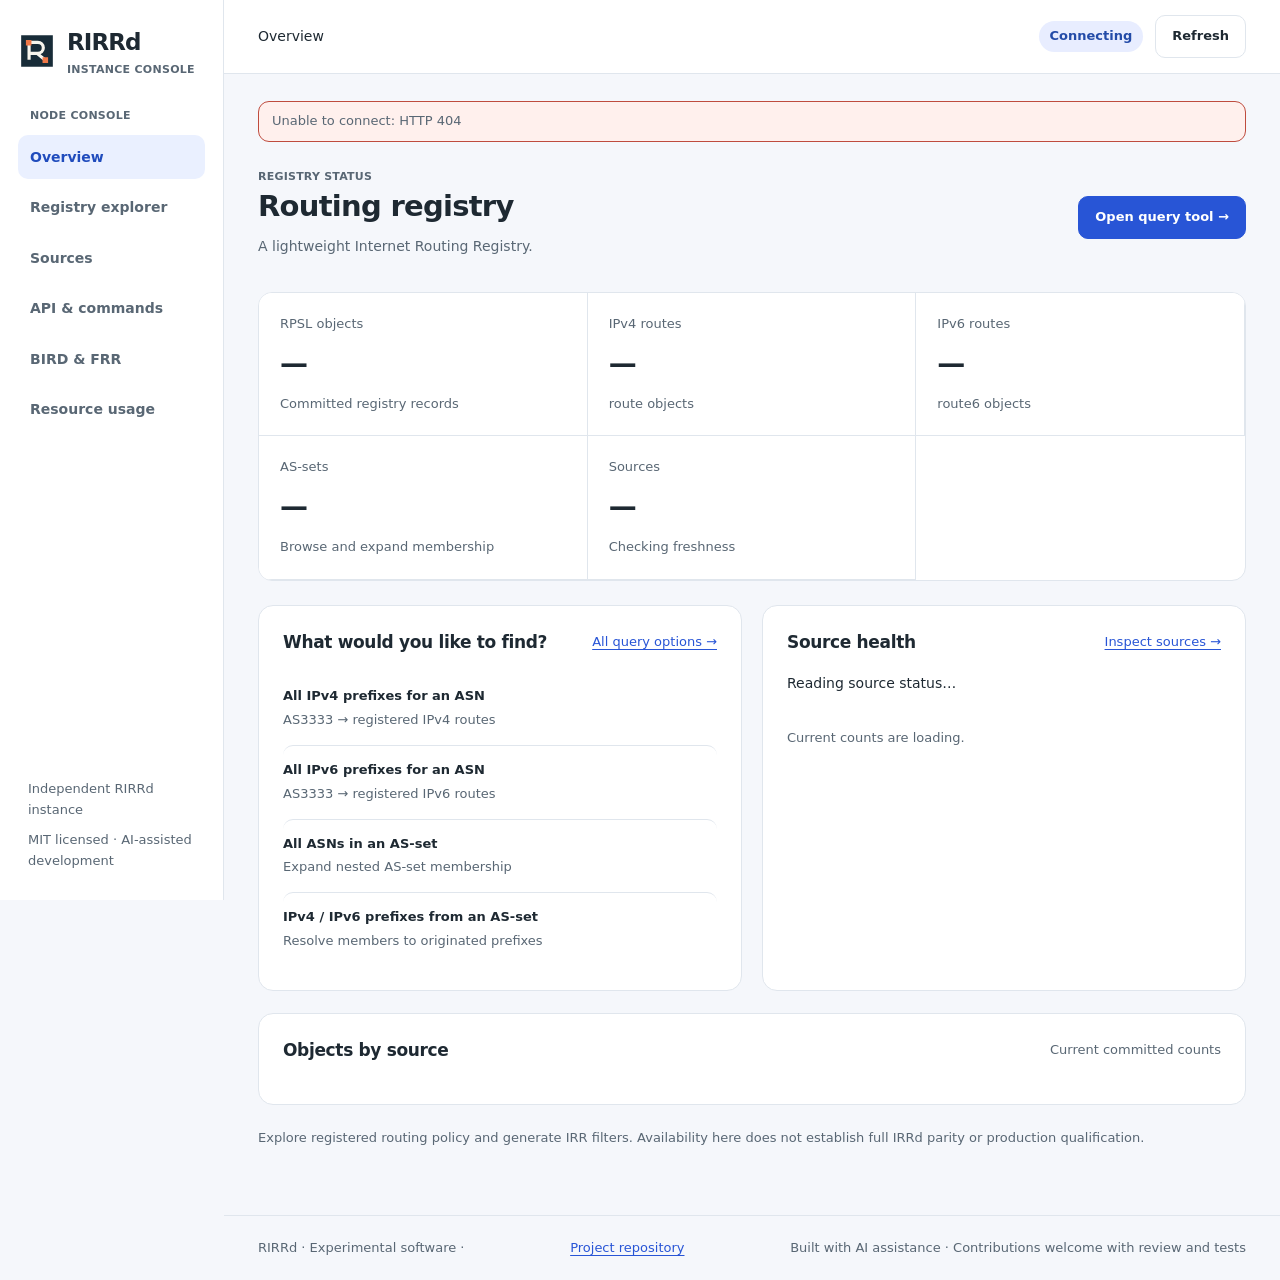
==== web/dashboard/index.html @ 5a9b40e6 "Focus RIRRd on lightweight IRR hosting and remove embedded RPKI" ====
<!doctype html>
<html lang="en">
<head>
  <meta charset="utf-8">
  <meta name="viewport" content="width=device-width,initial-scale=1">
  <meta name="theme-color" content="#f5f7fa">
  <title>RIRRd Console</title>
  <link rel="stylesheet" href="style.css">
  <script src="charts.js" defer></script>
  <script src="app.js" defer></script>
</head>
<body>
<a class="skip" href="#main">Skip to content</a>
<aside class="sidebar">
  <a class="brand" href="#overview"><img class="logo" src="mark.svg" alt="" width="38" height="38"><span>RIRRd<small id="brand-caption">INSTANCE CONSOLE</small></span></a>
  <p class="nav-label">NODE CONSOLE</p>
  <nav aria-label="Console">
    <a href="#overview" data-page="overview">Overview</a>
    <a href="#query" data-page="query">Registry explorer</a>
    <a href="#sources" data-page="sources">Sources</a>
    <a href="#api" data-page="api">API &amp; commands</a>
    <a href="#connect" data-page="connect">BIRD &amp; FRR</a>
    <a href="#system" data-page="system">Resource usage</a>
  </nav>
  <div class="sidebar-bottom"><a id="community-link" href="/" hidden>← Community network</a><p id="instance-label">Independent RIRRd instance</p><small>MIT licensed · AI-assisted development</small></div>
</aside>
<div class="workspace">
  <header class="topbar"><a class="mobile-brand" href="#overview">RIRRd</a><span id="breadcrumb">Overview</span><div class="top-actions"><span id="mode-badge" class="badge">Connecting</span><button id="refresh" class="secondary" type="button">Refresh</button></div></header>
  <main id="main" tabindex="-1">
    <p id="mode-notice" class="notice" role="status">Connecting to this instance…</p>
    <section id="page-overview" class="page">
      <div class="page-heading"><div><p class="eyebrow">REGISTRY STATUS</p><h1 id="node-name">Routing registry</h1><p id="node-description" class="muted">A lightweight Internet Routing Registry.</p></div><a class="button" href="#query">Open query tool →</a></div>
      <div class="metrics" id="overview-metrics">
        <article><span>RPSL objects</span><strong id="live-objects">—</strong><small>Committed registry records</small></article>
        <article><span>IPv4 routes</span><strong id="count-route">—</strong><small>route objects</small></article>
        <article><span>IPv6 routes</span><strong id="count-route6">—</strong><small>route6 objects</small></article>
        <article><span>AS-sets</span><strong id="count-as-set">—</strong><small>Browse and expand membership</small></article>
        <article><span>Sources</span><strong id="source-count">—</strong><small id="source-summary">Checking freshness</small></article>
      </div>
      <div class="two-column">
        <article class="panel"><div class="panel-heading"><h2>What would you like to find?</h2><a href="#query">All query options →</a></div><div class="task-list">
          <button data-task="origin4" type="button"><strong>All IPv4 prefixes for an ASN</strong><span>AS3333 → registered IPv4 routes</span></button>
          <button data-task="origin6" type="button"><strong>All IPv6 prefixes for an ASN</strong><span>AS3333 → registered IPv6 routes</span></button>
          <button data-task="recursive" type="button"><strong>All ASNs in an AS-set</strong><span>Expand nested AS-set membership</span></button>
          <button data-task="set4" type="button"><strong>IPv4 / IPv6 prefixes from an AS-set</strong><span>Resolve members to originated prefixes</span></button>
        </div></article>
        <article class="panel"><div class="panel-heading"><h2>Source health</h2><a href="#sources">Inspect sources →</a></div><p id="freshness-summary">Reading source status…</p><div id="overview-sources" class="source-chips"></div><p id="live-observed" class="fine">Current counts are loading.</p></article>
      </div>
      <article class="panel"><div class="panel-heading"><h2>Objects by source</h2><span class="fine">Current committed counts</span></div><div id="source-chart" class="chart"></div></article>
      <section id="overview-history" class="history-section" hidden><div class="panel-heading"><h2>Node activity</h2><label>Time range<select id="history-range"><option value="3600">Last hour</option><option value="21600">Last 6 hours</option><option value="86400" selected>Last 24 hours</option></select></label></div><p id="history-note" class="fine"></p><div class="two-column"><article class="panel"><h2>HTTP query rate</h2><div id="query-chart" class="chart"></div></article><article class="panel"><h2>HTTP response time · recent p95</h2><div id="latency-chart" class="chart"></div></article></div></section>
      <p class="fine">Explore registered routing policy and generate IRR filters. Availability here does not establish full IRRd parity or production qualification.</p>
    </section>

    <section id="page-query" class="page" hidden>
      <div class="page-heading"><div><p class="eyebrow">QUERY THE REGISTRY</p><h1>Registry explorer</h1><p class="muted">Choose what you need. Run a query, then copy its result or command.</p></div></div>
      <div class="quick-actions" aria-label="Query examples"><button data-task="origin4">IPv4 by ASN</button><button data-task="origin6">IPv6 by ASN</button><button data-task="recursive">ASNs in AS-set</button><button data-task="set4">AS-set → IPv4</button><button data-task="set6">AS-set → IPv6</button><button data-task="object">Object lookup</button></div>
      <article class="panel">
        <form id="query-form">
          <div class="form-row"><div class="grow"><label for="query-value">ASN, AS-set, IP address or object key</label><input id="query-value" placeholder="AS3333, AS-RIPENCC or 193.0.0.1" maxlength="256" required autocomplete="off" spellcheck="false"></div><button id="query-submit" type="submit" disabled>Run query →</button></div>
          <div class="form-grid"><div><label for="query-kind">Return</label><select id="query-kind"><option value="object">RPSL object / exact prefix</option><option value="covering">Routes covering an IP</option><option value="more">More-specific routes</option><option value="origin">Prefixes originated by ASN</option><option value="recursive">All ASNs in AS-set (recursive)</option><option value="members">Direct set members</option><option value="set">Prefixes from AS-set</option></select></div><div><label for="query-source">IRR source</label><select id="query-source"><option value="">All configured sources</option></select></div><div><label for="query-family">Address family</label><select id="query-family"><option value="4">IPv4</option><option value="6">IPv6</option></select></div></div>
        </form>
        <div class="inline-command"><div><span class="eyebrow">THE EQUIVALENT HTTP REQUEST</span><pre id="query-command">Choose a query to see its command.</pre></div><button id="copy-command" class="secondary" type="button">Copy command</button></div>
      </article>
      <article class="panel"><div class="panel-heading"><div><h2>Results <span id="result-count" class="count-tag"></span></h2><p id="query-status" role="status" aria-live="polite">Choose an example above, or enter your own query.</p></div><button id="copy-result" class="secondary" type="button" disabled>Copy results</button></div><pre id="query-result" class="result" tabindex="0">No query submitted.</pre><p class="fine">Expansion has service limits. An error or timeout is not an empty routing policy. Use explicit sources for repeatable filter generation.</p></article>
    </section>

    <section id="page-sources" class="page" hidden>
      <div class="page-heading"><div><p class="eyebrow">DATA COVERAGE</p><h1>Sources &amp; objects</h1><p class="muted">Current counts, update mode and per-source publication details.</p></div></div>
      <article class="panel"><div class="panel-heading"><input id="source-search" aria-label="Filter sources" placeholder="Filter sources…" type="search"><span id="sources-state" class="muted"></span></div><div class="table-scroll"><table><thead><tr><th>Source</th><th>Current objects</th><th>IPv4 routes</th><th>IPv6 routes</th><th>AS-sets</th><th>Update mode</th><th>Last check</th></tr></thead><tbody id="source-rows"></tbody></table></div></article>
      <article class="panel" id="source-detail-panel"><div class="panel-heading"><h2>Source details</h2><select id="source-detail" aria-label="Source to inspect"></select></div><div id="source-detail-content"></div></article>
      <article class="panel"><div class="panel-heading"><h2>Browse object keys</h2><span class="muted">30 keys per page</span></div><form id="browse-form" class="form-grid"><div><label for="browse-source">Source</label><select id="browse-source"></select></div><div><label for="browse-class">Class</label><select id="browse-class"><option>as-set</option><option>aut-num</option><option>route</option><option>route6</option><option>route-set</option><option>filter-set</option><option>peering-set</option><option>rtr-set</option><option>inet-rtr</option></select></div><button id="browse-submit" type="submit">Browse →</button></form><p id="browse-status" class="fine" role="status"></p><div id="browse-results" class="key-list"></div><button id="browse-next" class="secondary" type="button" disabled>Next page →</button></article>
    </section>

    <section id="page-api" class="page" hidden>
      <div class="page-heading"><div><p class="eyebrow">REFERENCE & EXAMPLES</p><h1>API &amp; commands</h1><p class="muted">Working examples for IPv4, IPv6, AS-set membership and automation.</p></div></div>
      <div id="command-examples" class="command-grid"></div>
      <article class="panel"><div class="panel-heading"><h2>GraphQL workbench</h2><button id="load-schema" class="secondary" type="button">Inspect schema</button></div><form id="graphql-form"><label for="graphql-query">Read-only GraphQL query</label><textarea id="graphql-query" rows="5" spellcheck="false">{ databaseStatus { source serialNewestMirror } }</textarea><button id="graphql-submit" type="submit">Run GraphQL →</button></form><p id="graphql-status" role="status"></p><pre id="graphql-result" class="result compact"></pre><details><summary>Running schema</summary><pre id="schema-result" class="result compact">Use “Inspect schema” to load the current schema.</pre></details></article>
    </section>

    <section id="page-connect" class="page" hidden>
      <div class="page-heading"><div><p class="eyebrow">ROUTER INTEGRATION</p><h1>Connect BIRD or FRR</h1><p class="muted">Generate IRR prefix filters, review them and validate your router configuration.</p></div></div>
      <article class="panel"><p id="connect-endpoint"></p><div id="router-commands" class="command-grid"></div><p class="fine">bgpq4 generates configuration text; it does not change a router. Review source choice and compare the candidate with your current policy before applying it.</p><a id="router-guide" href="https://github.com/RIRRd/RIRRd/blob/codex/linux-parity/docs/operations/ROUTER_INTEGRATION.md">Detailed router workflow →</a></article>
    </section>

    <section id="page-system" class="page" hidden>
      <div class="page-heading"><div><p class="eyebrow">APPLICATION RESOURCES</p><h1>Resource usage</h1><p class="muted">Measurements for this RIRRd process, including its embedded validator when enabled.</p></div></div>
      <div id="resource-metrics" class="metrics"></div>
      <article class="panel"><h2>Understand the numbers</h2><p>Process RSS is resident application memory. Cgroup memory also includes cache charged to the service. Linux filesystem cache is reclaimable and does not mean the VM is out of RAM. Snapshot preparation and imports create periodic CPU and I/O peaks.</p><p>Choose a source subset and a bounded database cache for smaller hosts. Full-source imports need more headroom than idle queries. Resource measurements here are observations, not minimum host specifications.</p><div id="resource-history" class="two-column" hidden><article class="panel"><h2>Process resident memory</h2><div id="memory-chart" class="chart"></div></article><article class="panel"><h2>CPU · one core = 100%</h2><div id="cpu-chart" class="chart"></div></article></div><p id="resource-note" class="fine"></p></article>
    </section>
  </main>
  <footer>RIRRd · Experimental software · <a href="https://github.com/RIRRd/RIRRd">Project repository</a><span>Built with AI assistance · Contributions welcome with review and tests</span></footer>
</div>
</body>
</html>
---- web/dashboard/style.css ----
:root { color-scheme:light; --ink:#1e2932; --muted:#596774; --line:#e0e6ed; --paper:#f5f7fb; --card:#fff; --accent:#2855d6; --soft:#e8edff; --warning:#996214; }
* { box-sizing:border-box; }
body { margin:0; background:var(--paper); color:var(--ink); font:14px/1.6 system-ui,-apple-system,BlinkMacSystemFont,"Segoe UI",sans-serif; }
a { color:var(--accent); text-underline-offset:3px; }
button,input,select,textarea { font:inherit; }
button { cursor:pointer; }
button:disabled { opacity:.5; cursor:default; }
[hidden] { display:none!important; }
:focus-visible { outline:3px solid #62b7ad; outline-offset:3px; }
.skip { position:absolute; top:-100px; left:20px; z-index:20; padding:12px; background:white; }
.skip:focus { top:12px; }
.sidebar { position:fixed; inset:0 auto 0 0; width:224px; background:var(--card); border-right:1px solid var(--line); padding:28px 18px; display:flex; flex-direction:column; }
.brand { display:flex; gap:11px; align-items:center; color:var(--ink); text-decoration:none; font-weight:750; font-size:23px; letter-spacing:-.04em; }
.logo { background:var(--accent); color:white; display:grid; place-items:center; width:38px; height:38px; border-radius:10px; font-size:20px; }
.brand small { display:block; font-size:9px; letter-spacing:.12em; color:var(--muted); }
.nav-label { margin:36px 12px 10px; color:var(--muted); font-size:13px; font-weight:700; letter-spacing:.1em; }
nav { display:flex; flex-direction:column; gap:5px; }
nav a { padding:11px 13px; color:var(--muted); text-decoration:none; border-radius:10px; font-weight:550; }
nav a:hover { background:var(--paper); }
nav a[aria-current] { background:var(--soft); color:var(--accent); }
.sidebar-bottom { margin-top:auto; padding:22px 10px 0; font-size:13px; color:var(--muted); }
.sidebar-bottom small { font-size:13px; }
.workspace { margin-left:224px; min-width:0; }
.topbar { display:flex; align-items:center; justify-content:space-between; gap:15px; min-height:72px; padding:15px 34px; border-bottom:1px solid var(--line); background:var(--card); }
.top-actions { display:flex; gap:12px; align-items:center; }
.mobile-brand { display:none; font-weight:750; text-decoration:none; }
main { max-width:1400px; padding:25px 34px 55px; margin:auto; }
.notice { border-left:3px solid #a8bbc7; padding:9px 13px; font-size:13px; color:var(--muted); background:#edf1f5; margin:0 0 26px; }
.notice.error { border-color:#bf4c3e; background:#fff0ed; }
h1 { font-size:30px; line-height:1.25; letter-spacing:-.035em; margin:3px 0 10px; }
h2 { font-size:16px; letter-spacing:-.02em; margin:0; line-height:1.45; }
p { margin:10px 0; }
.muted,.fine { color:var(--muted); }
.fine { font-size:13px; line-height:1.7; }
.eyebrow { font-size:13px; font-weight:700; letter-spacing:.1em; color:var(--accent); margin:0; }
.page-heading { display:flex; align-items:center; justify-content:space-between; gap:20px; margin-bottom:25px; }
.metrics { display:grid; grid-template-columns:repeat(3,minmax(0,1fr)); gap:15px; margin:0 0 24px; }
.metrics article { background:var(--card); border:1px solid var(--line); border-radius:10px; padding:20px; min-width:0; }
.metrics span,.metrics small { display:block; color:var(--muted); font-size:13px; }
.metrics strong { display:block; font-size:30px; letter-spacing:-.04em; font-variant-numeric:tabular-nums; margin:7px 0; overflow-wrap:anywhere; }
.two-column { display:grid; grid-template-columns:1fr 1fr; gap:20px; }
.panel { border:1px solid var(--line); background:var(--card); border-radius:10px; padding:24px; margin-bottom:22px; min-width:0; }
.panel-heading { display:flex; align-items:center; justify-content:space-between; gap:16px; margin-bottom:18px; }
.panel-heading a,.panel-heading p { font-size:13px; }
.panel-heading p { margin-bottom:0; color:var(--muted); }
button,.button { display:inline-block; border:1px solid var(--accent); border-radius:10px; padding:10px 16px; color:white; background:var(--accent); text-decoration:none; font-weight:600; font-size:13px; white-space:nowrap; }
.secondary { background:white; color:var(--ink); border-color:var(--line); }
.badge { display:inline-block; border-radius:30px; background:var(--soft); padding:4px 10px; color:#206b51; font-size:13px; font-weight:650; white-space:nowrap; }
.badge.warning { background:#fff3d9; color:var(--warning); }
.badge.neutral { color:var(--muted); background:#eef2f6; }
.task-list { display:grid; gap:0; }
.task-list button { background:white; color:var(--ink); border:0; border-top:1px solid var(--line); padding:14px 0; text-align:left; white-space:normal; }
.task-list button:first-child { border-top:0; }
.task-list strong,.task-list span { display:block; }
.task-list span { color:var(--muted); font-size:13px; font-weight:400; margin-top:3px; }
.source-chips,.key-list { display:flex; flex-wrap:wrap; gap:8px; margin:16px 0; }
.source-chips button,.key-list button { background:#f6f9fb; color:var(--ink); border:1px solid var(--line); padding:7px 10px; font-size:13px; white-space:normal; overflow-wrap:anywhere; }
.quick-actions { display:flex; flex-wrap:wrap; gap:8px; margin-bottom:20px; }
.quick-actions button { background:white; border-color:var(--line); color:var(--ink); font-weight:500; }
.quick-actions button:hover { border-color:var(--accent); color:var(--accent); }
label { display:block; font-size:13px; color:var(--muted); font-weight:600; margin-bottom:7px; }
input,select,textarea { width:100%; min-width:0; padding:11px 12px; border:1px solid #c5d2dd; border-radius:10px; background:white; color:var(--ink); font-size:13px; }
textarea { font:12px/1.7 ui-monospace,Consolas,monospace; resize:vertical; }
.form-row { display:flex; align-items:end; gap:14px; }
.grow { flex:1; min-width:0; }
.form-grid { display:grid; grid-template-columns:1.4fr 1fr 1fr; gap:16px; align-items:end; margin-top:18px; }
.form-grid>div { min-width:0; }
.form-row button,.form-grid>button { min-height:43px; }
.inline-command { display:flex; align-items:center; justify-content:space-between; gap:20px; padding-top:20px; margin-top:22px; border-top:1px solid var(--line); }
.inline-command>div { min-width:0; flex:1; }
pre { font:12px/1.8 ui-monospace,SFMono-Regular,Consolas,monospace; white-space:pre-wrap; overflow-wrap:anywhere; overflow:auto; margin:10px 0; }
.result { background:#f7f9fc; border:1px solid var(--line); border-radius:10px; padding:18px; min-height:160px; max-height:520px; color:#284254; }
.result.compact { min-height:60px; }
.count-tag { font-size:13px; color:var(--muted); margin-left:5px; font-weight:400; }
.table-scroll { overflow:auto; }
table { border-collapse:collapse; width:100%; font-size:13px; }
th,td { padding:14px 12px; border-bottom:1px solid var(--line); text-align:left; vertical-align:middle; }
thead th { font-size:13px; color:var(--muted); font-weight:650; background:#f8fafc; white-space:nowrap; }
tbody th button { border:0; padding:0; background:none; color:var(--accent); font:inherit; font-weight:650; }
td { font-variant-numeric:tabular-nums; }
#source-search { max-width:260px; }
#source-detail { max-width:220px; }
.class-grid,.mini-metrics { display:flex; flex-wrap:wrap; gap:12px; margin:20px 0; }
.class-grid>div,.mini-metrics>div { padding:12px 16px; background:#f5f8fa; border-radius:10px; min-width:130px; }
.class-grid span,.mini-metrics span { display:block; color:var(--muted); font-size:13px; }
.class-grid strong,.mini-metrics strong { font-size:18px; font-variant-numeric:tabular-nums; }
details { border-top:1px solid var(--line); padding:14px 0; }
summary { cursor:pointer; font-size:13px; font-weight:600; }
details a { overflow-wrap:anywhere; font-size:13px; }
.command-grid { display:grid; grid-template-columns:1fr 1fr; gap:18px; margin-bottom:22px; }
.command-card { border:1px solid var(--line); border-radius:10px; padding:20px; background:white; min-width:0; }
.command-card h2 { font-size:14px; }
.command-card p { color:var(--muted); font-size:13px; }
.command-card pre { padding:14px; background:#f4f7fa; border-radius:5px; }
.command-card button { margin-top:5px; }
#graphql-form button { margin-top:12px; }
.verdict { font-size:18px; font-weight:650; margin-top:22px; }
.verdict.valid { color:var(--accent); }
.verdict.invalid { color:#ae3b32; }
footer { padding:22px 34px; color:var(--muted); font-size:13px; border-top:1px solid var(--line); display:flex; flex-wrap:wrap; justify-content:space-between; gap:10px; }
@media(min-width:1500px) { .metrics { grid-template-columns:repeat(6,minmax(0,1fr)); } .metrics strong { font-size:26px; } }
@media(max-width:1100px) { .sidebar { width:195px; } .workspace { margin-left:195px; } main { padding:24px; } .two-column { grid-template-columns:1fr; gap:0; } .form-grid { grid-template-columns:1fr 1fr; } .form-grid>div:first-child { grid-column:1/-1; } }
@media(max-width:720px) { .sidebar { position:static; width:auto; padding:16px 18px 10px; border-right:0; } .brand { font-size:20px; } .brand small { font-size:8px; } .nav-label,.sidebar-bottom { display:none; } nav { flex-direction:row; flex-wrap:wrap; gap:3px; margin-top:14px; } nav a { font-size:13px; padding:7px 9px; } .workspace { margin:0; } .topbar { min-height:56px; padding:12px 18px; font-size:13px; } .top-actions { gap:7px; } main { padding:20px 16px 35px; } h1 { font-size:25px; } .page-heading { align-items:flex-start; flex-wrap:wrap; gap:10px; } .metrics { grid-template-columns:1fr 1fr; gap:10px; } .metrics article { padding:15px; } .metrics strong { font-size:23px; } .panel { padding:18px; } .panel-heading { flex-wrap:wrap; gap:10px; } .form-grid { grid-template-columns:1fr; } .form-row { align-items:stretch; flex-direction:column; } .inline-command { align-items:flex-start; flex-direction:column; gap:8px; } .command-grid { grid-template-columns:1fr; } .quick-actions { gap:6px; } .quick-actions button { font-size:13px; padding:8px 10px; } footer { padding:20px; } .top-actions .secondary { padding:7px 9px; } }

.logo { background:none; border-radius:0; }
.sidebar { background:#fff; }
.nav-label { font-size:11px; letter-spacing:.04em; }
nav a[aria-current] { box-shadow:inset 3px 0 var(--accent); }
.eyebrow { font-size:11px; letter-spacing:.035em; color:var(--muted); }
.badge { border-radius:10px; color:#234ba8; }
.metrics { gap:0; border:1px solid var(--line); background:#fff; }
.metrics article { border:0; border-radius:0; border-right:1px solid var(--line); border-bottom:1px solid var(--line); }
.panel h2 { font-size:17px; }
.history-section { margin-top:30px; }
.history-section .panel-heading label { display:flex; gap:10px; align-items:center; margin:0; }
.chart { min-width:0; width:100%; margin-top:14px; }
.chart svg { display:block; width:100%; height:auto; overflow:hidden; }
.chart-label { fill:#596774; font:12px system-ui,sans-serif; }
.chart-grid { stroke:#dce1e5; stroke-width:1; }
.chart-line { stroke:#2855d6; stroke-width:2; stroke-linejoin:round; }
.chart-dot,.chart-bar { fill:#2855d6; }
.chart-bar.reference { fill:#7d8993; }
.chart-readout,.chart-empty { color:#596774; font-size:12px; }
.chart-slider { padding:0; height:18px; border:0; accent-color:#2855d6; }
@media(max-width:720px){.chart-label{font-size:13px}.metrics article{padding:14px}.notice{font-size:12px}.brand{gap:10px}}
.chart{overflow-x:auto}.chart svg{min-width:0}.chart-slider{min-width:0}.metrics strong{font-size:28px}

.panel{border-radius:15px}.metrics{border-radius:14px;overflow:hidden}.metrics article{padding:21px}.brand .logo{border-radius:10px}.brand small{letter-spacing:.025em;font-size:11px}.nav-label{font-size:11px;letter-spacing:.025em;margin-top:29px}.sidebar{padding-top:24px}.sidebar nav{gap:6px}.sidebar nav a{font-size:14px;padding:11px 12px}.sidebar nav a[aria-current]{box-shadow:none;background:#eaf0ff;color:#204cbd}.topbar{min-height:74px}main{padding-top:27px}.notice{border:1px solid #dfe7f1;border-radius:11px;background:#edf2f8;font-size:13px}.eyebrow{font-weight:550;letter-spacing:.02em}.badge{border-radius:30px;padding:5px 11px}h1{font-size:29px;letter-spacing:-.025em}.button,button{border-radius:10px}.form-grid input,.form-grid select,input,textarea,select{border-radius:9px}.result{border-radius:11px}.command-card{border-radius:14px}.command-card pre{border-radius:10px}.table-scroll{border-radius:11px}.chart{overflow:hidden}.chart svg{min-width:0}.chart-controls{display:flex;gap:10px;align-items:center}.chart-latest{padding:7px 11px;font-size:12px;background:white;border-color:var(--line);color:var(--ink)}.chart-slider{flex:1;min-width:0}.chart-readout{min-height:20px}.logo{border-radius:10px}.class-grid>div,.mini-metrics>div{border-radius:10px}
@media(max-width:720px){.sidebar{padding:17px 16px 11px}.sidebar nav{gap:5px}.sidebar nav a{font-size:12px;padding:8px 10px}.metrics article{padding:15px}.panel{padding:19px}.brand small{font-size:10px}.chart-label{font-size:12px}.topbar{min-height:56px}.notice{font-size:12px}.metrics strong{font-size:24px}}
@media(prefers-reduced-motion:reduce){*{scroll-behavior:auto!important;transition:none!important}}

.quick-actions{gap:8px}.quick-actions button{border-radius:30px;font-size:13px;padding:9px 14px}.quick-actions button[aria-pressed=true]{background:#eaf0ff;border-color:#a9bce8;color:#204cbd}.inline-command{border-radius:10px;background:#f7f9fc;padding:13px 16px}.inline-command .eyebrow{font-size:10px}.inline-command pre{margin:6px 0 0}.result{line-height:1.75}.mini-metrics{row-gap:16px}

@media(max-width:720px){.metrics strong{font-size:clamp(21px,5.5vw,24px);white-space:nowrap;overflow-wrap:normal}}
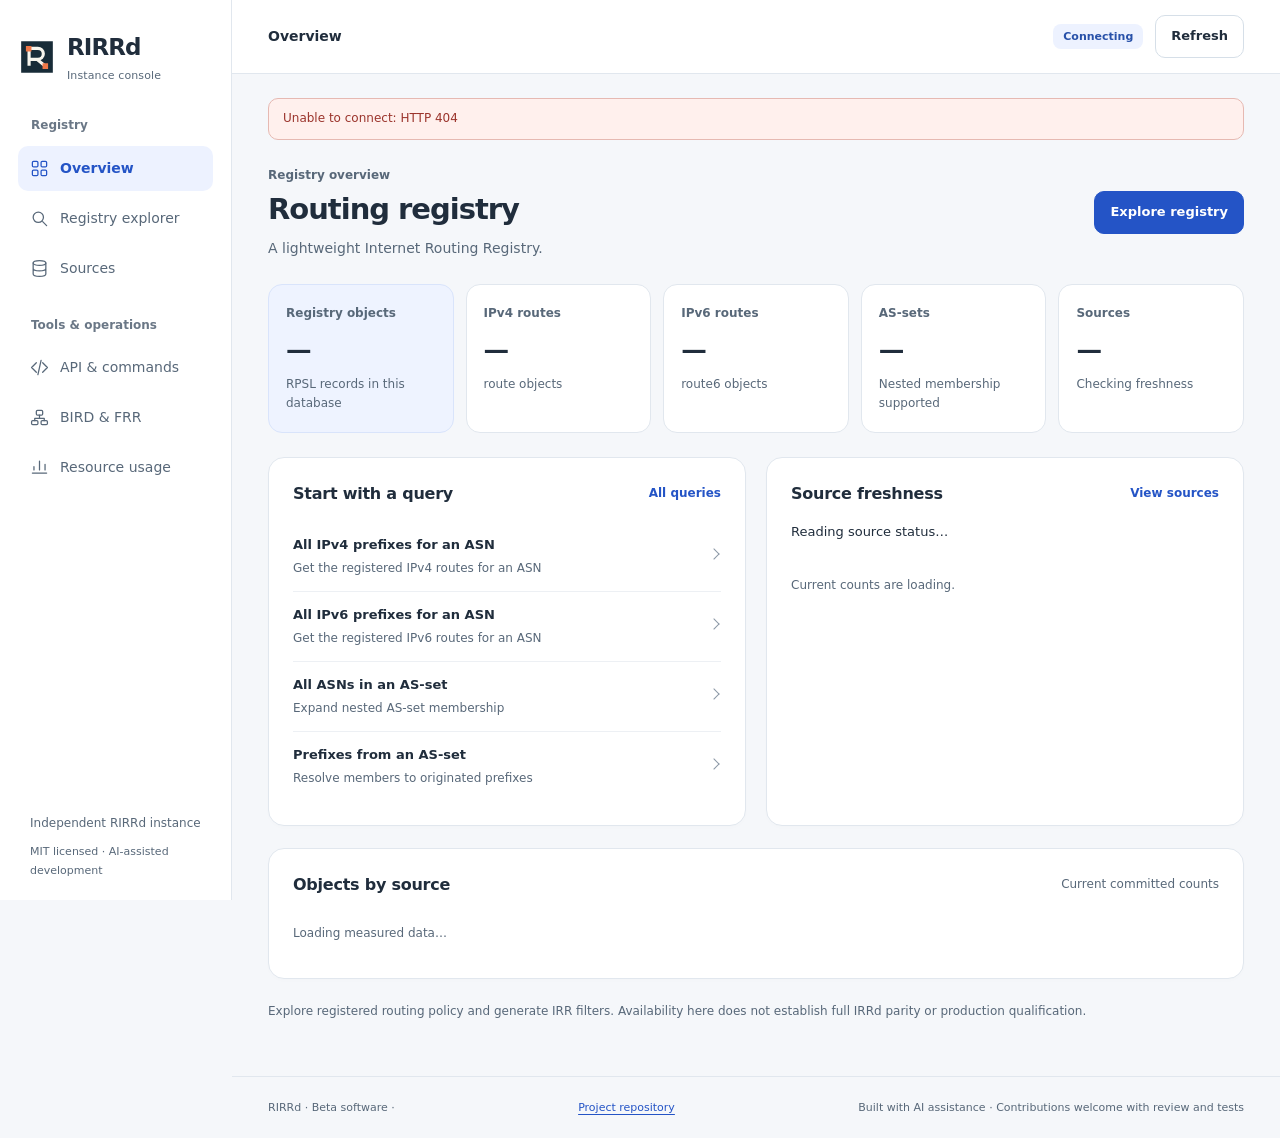
==== commit cd791e06: "Refresh the registry console and clarify query and resource views" ====
--- a/web/dashboard/index.html
+++ b/web/dashboard/index.html
@@ -12,83 +12,89 @@
 <body>
 <a class="skip" href="#main">Skip to content</a>
 <aside class="sidebar">
-  <a class="brand" href="#overview"><img class="logo" src="mark.svg" alt="" width="38" height="38"><span>RIRRd<small id="brand-caption">INSTANCE CONSOLE</small></span></a>
-  <p class="nav-label">NODE CONSOLE</p>
+  <a class="brand" href="#overview"><img class="logo" src="mark.svg" alt="" width="38" height="38"><span>RIRRd<small id="brand-caption">Instance console</small></span></a>
+  <p class="nav-label">Registry</p>
   <nav aria-label="Console">
-    <a href="#overview" data-page="overview">Overview</a>
-    <a href="#query" data-page="query">Registry explorer</a>
-    <a href="#sources" data-page="sources">Sources</a>
-    <a href="#api" data-page="api">API &amp; commands</a>
-    <a href="#connect" data-page="connect">BIRD &amp; FRR</a>
-    <a href="#system" data-page="system">Resource usage</a>
+    <a href="#overview" data-page="overview"><svg class="nav-icon" viewBox="0 0 24 24" fill="none" stroke="currentColor" stroke-width="1.6" stroke-linecap="round" stroke-linejoin="round" aria-hidden="true"><rect x="3" y="3" width="7" height="7" rx="1.5"/><rect x="14" y="3" width="7" height="7" rx="1.5"/><rect x="3" y="14" width="7" height="7" rx="1.5"/><rect x="14" y="14" width="7" height="7" rx="1.5"/></svg>Overview</a>
+    <a href="#query" data-page="query"><svg class="nav-icon" viewBox="0 0 24 24" fill="none" stroke="currentColor" stroke-width="1.6" stroke-linecap="round" stroke-linejoin="round" aria-hidden="true"><circle cx="10.5" cy="10.5" r="6.5"/><path d="m16 16 5 5"/></svg>Registry explorer</a>
+    <a href="#sources" data-page="sources"><svg class="nav-icon" viewBox="0 0 24 24" fill="none" stroke="currentColor" stroke-width="1.6" stroke-linecap="round" stroke-linejoin="round" aria-hidden="true"><ellipse cx="12" cy="5" rx="8" ry="3"/><path d="M4 5v7c0 1.7 3.6 3 8 3s8-1.3 8-3V5M4 12v7c0 1.7 3.6 3 8 3s8-1.3 8-3v-7"/></svg>Sources</a>
+    <span class="nav-label nav-divider">Tools &amp; operations</span>
+    <a href="#api" data-page="api"><svg class="nav-icon" viewBox="0 0 24 24" fill="none" stroke="currentColor" stroke-width="1.6" stroke-linecap="round" stroke-linejoin="round" aria-hidden="true"><path d="m8 6-6 6 6 6m8-12 6 6-6 6M14 3l-4 18"/></svg>API &amp; commands</a>
+    <a href="#connect" data-page="connect"><svg class="nav-icon" viewBox="0 0 24 24" fill="none" stroke="currentColor" stroke-width="1.6" stroke-linecap="round" stroke-linejoin="round" aria-hidden="true"><rect x="8" y="3" width="8" height="6" rx="1.5"/><rect x="2" y="16" width="8" height="5" rx="1.5"/><rect x="14" y="16" width="8" height="5" rx="1.5"/><path d="M12 9v4H6v3m6-3h6v3"/></svg>BIRD &amp; FRR</a>
+    <a href="#system" data-page="system"><svg class="nav-icon" viewBox="0 0 24 24" fill="none" stroke="currentColor" stroke-width="1.6" stroke-linecap="round" stroke-linejoin="round" aria-hidden="true"><path d="M3 19h18M5 15v-4m7 4V4m7 11V8"/></svg>Resource usage</a>
   </nav>
-  <div class="sidebar-bottom"><a id="community-link" href="/" hidden>← Community network</a><p id="instance-label">Independent RIRRd instance</p><small>MIT licensed · AI-assisted development</small></div>
+  <div class="sidebar-bottom"><a id="community-link" href="/" hidden>Community network</a><p id="instance-label">Independent RIRRd instance</p><small>MIT licensed · AI-assisted development</small></div>
 </aside>
 <div class="workspace">
   <header class="topbar"><a class="mobile-brand" href="#overview">RIRRd</a><span id="breadcrumb">Overview</span><div class="top-actions"><span id="mode-badge" class="badge">Connecting</span><button id="refresh" class="secondary" type="button">Refresh</button></div></header>
   <main id="main" tabindex="-1">
     <p id="mode-notice" class="notice" role="status">Connecting to this instance…</p>
     <section id="page-overview" class="page">
-      <div class="page-heading"><div><p class="eyebrow">REGISTRY STATUS</p><h1 id="node-name">Routing registry</h1><p id="node-description" class="muted">A lightweight Internet Routing Registry.</p></div><a class="button" href="#query">Open query tool →</a></div>
+      <div class="page-heading"><div><p class="eyebrow">Registry overview</p><h1 id="node-name">Routing registry</h1><p id="node-description" class="muted">A lightweight Internet Routing Registry.</p></div><a class="button" href="#query">Explore registry</a></div>
       <div class="metrics" id="overview-metrics">
-        <article><span>RPSL objects</span><strong id="live-objects">—</strong><small>Committed registry records</small></article>
+        <article class="metric-total"><span>Registry objects</span><strong id="live-objects">—</strong><small>RPSL records in this database</small></article>
         <article><span>IPv4 routes</span><strong id="count-route">—</strong><small>route objects</small></article>
         <article><span>IPv6 routes</span><strong id="count-route6">—</strong><small>route6 objects</small></article>
-        <article><span>AS-sets</span><strong id="count-as-set">—</strong><small>Browse and expand membership</small></article>
+        <article><span>AS-sets</span><strong id="count-as-set">—</strong><small>Nested membership supported</small></article>
         <article><span>Sources</span><strong id="source-count">—</strong><small id="source-summary">Checking freshness</small></article>
       </div>
-      <div class="two-column">
-        <article class="panel"><div class="panel-heading"><h2>What would you like to find?</h2><a href="#query">All query options →</a></div><div class="task-list">
-          <button data-task="origin4" type="button"><strong>All IPv4 prefixes for an ASN</strong><span>AS3333 → registered IPv4 routes</span></button>
-          <button data-task="origin6" type="button"><strong>All IPv6 prefixes for an ASN</strong><span>AS3333 → registered IPv6 routes</span></button>
+      <div class="two-column overview-tools">
+        <article class="panel"><div class="panel-heading"><h2>Start with a query</h2><a href="#query">All queries</a></div><div class="task-list">
+          <button data-task="origin4" type="button"><strong>All IPv4 prefixes for an ASN</strong><span>Get the registered IPv4 routes for an ASN</span></button>
+          <button data-task="origin6" type="button"><strong>All IPv6 prefixes for an ASN</strong><span>Get the registered IPv6 routes for an ASN</span></button>
           <button data-task="recursive" type="button"><strong>All ASNs in an AS-set</strong><span>Expand nested AS-set membership</span></button>
-          <button data-task="set4" type="button"><strong>IPv4 / IPv6 prefixes from an AS-set</strong><span>Resolve members to originated prefixes</span></button>
+          <button data-task="set4" type="button"><strong>Prefixes from an AS-set</strong><span>Resolve members to originated prefixes</span></button>
         </div></article>
-        <article class="panel"><div class="panel-heading"><h2>Source health</h2><a href="#sources">Inspect sources →</a></div><p id="freshness-summary">Reading source status…</p><div id="overview-sources" class="source-chips"></div><p id="live-observed" class="fine">Current counts are loading.</p></article>
+        <article class="panel"><div class="panel-heading"><h2>Source freshness</h2><a href="#sources">View sources</a></div><p id="freshness-summary">Reading source status…</p><div id="overview-sources" class="source-chips"></div><p id="live-observed" class="fine">Current counts are loading.</p></article>
       </div>
-      <article class="panel"><div class="panel-heading"><h2>Objects by source</h2><span class="fine">Current committed counts</span></div><div id="source-chart" class="chart"></div></article>
-      <section id="overview-history" class="history-section" hidden><div class="panel-heading"><h2>Node activity</h2><label>Time range<select id="history-range"><option value="3600">Last hour</option><option value="21600">Last 6 hours</option><option value="86400" selected>Last 24 hours</option></select></label></div><p id="history-note" class="fine"></p><div class="two-column"><article class="panel"><h2>HTTP query rate</h2><div id="query-chart" class="chart"></div></article><article class="panel"><h2>HTTP response time · recent p95</h2><div id="latency-chart" class="chart"></div></article></div></section>
+      <section id="overview-history" class="history-section" hidden><div class="panel-heading"><h2>Node activity</h2><div class="history-controls"><label>Show<select id="history-scope" data-history-scope><option value="run" selected>Current daemon run</option><option value="all">All recorded runs</option></select></label><label>Time range<select id="history-range" data-history-range><option value="3600" selected>Last hour</option><option value="21600">Last 6 hours</option><option value="86400">Last 24 hours</option></select></label></div></div><p id="history-note" class="fine"></p><div class="two-column"><article class="panel"><h2>HTTP queries per second</h2><div id="query-chart" class="chart"><p class="chart-empty">Loading measured data…</p></div></article><article class="panel"><h2>Response time · p95</h2><div id="latency-chart" class="chart"><p class="chart-empty">Loading measured data…</p></div></article></div></section>
+      <article id="http-admission" class="panel" hidden><h2>Request handling</h2><div id="http-admission-metrics" class="mini-metrics"></div><p class="fine">Counters since native service start. Successful handler latency excludes rate-limit rejections, TLS and network delivery. No query-result cache is used.</p></article>
+      <article class="panel"><div class="panel-heading"><h2>Objects by source</h2><span class="fine">Current committed counts</span></div><div id="source-chart" class="chart"><p class="chart-empty">Loading measured data…</p></div></article>
       <p class="fine">Explore registered routing policy and generate IRR filters. Availability here does not establish full IRRd parity or production qualification.</p>
     </section>
 
     <section id="page-query" class="page" hidden>
-      <div class="page-heading"><div><p class="eyebrow">QUERY THE REGISTRY</p><h1>Registry explorer</h1><p class="muted">Choose what you need. Run a query, then copy its result or command.</p></div></div>
+      <div class="page-heading"><div><p class="eyebrow">Find routing data</p><h1>Registry explorer</h1><p class="muted">Choose what you need. Run a query, then copy its result or command.</p></div></div>
+      <p class="examples-label">Choose a starting point</p>
       <div class="quick-actions" aria-label="Query examples"><button data-task="origin4">IPv4 by ASN</button><button data-task="origin6">IPv6 by ASN</button><button data-task="recursive">ASNs in AS-set</button><button data-task="set4">AS-set → IPv4</button><button data-task="set6">AS-set → IPv6</button><button data-task="object">Object lookup</button></div>
       <article class="panel">
         <form id="query-form">
-          <div class="form-row"><div class="grow"><label for="query-value">ASN, AS-set, IP address or object key</label><input id="query-value" placeholder="AS3333, AS-RIPENCC or 193.0.0.1" maxlength="256" required autocomplete="off" spellcheck="false"></div><button id="query-submit" type="submit" disabled>Run query →</button></div>
+          <div class="form-row"><div class="grow"><label for="query-value">ASN, AS-set, IP address or object key</label><input id="query-value" placeholder="AS3333, AS-RIPENCC or 193.0.0.1" maxlength="256" required autocomplete="off" spellcheck="false"></div><button id="query-submit" type="submit" disabled>Run query</button></div>
           <div class="form-grid"><div><label for="query-kind">Return</label><select id="query-kind"><option value="object">RPSL object / exact prefix</option><option value="covering">Routes covering an IP</option><option value="more">More-specific routes</option><option value="origin">Prefixes originated by ASN</option><option value="recursive">All ASNs in AS-set (recursive)</option><option value="members">Direct set members</option><option value="set">Prefixes from AS-set</option></select></div><div><label for="query-source">IRR source</label><select id="query-source"><option value="">All configured sources</option></select></div><div><label for="query-family">Address family</label><select id="query-family"><option value="4">IPv4</option><option value="6">IPv6</option></select></div></div>
+          <p id="query-help" class="fine query-help">Look up an exact object or prefix. Choose a source when you need repeatable results.</p>
         </form>
-        <div class="inline-command"><div><span class="eyebrow">THE EQUIVALENT HTTP REQUEST</span><pre id="query-command">Choose a query to see its command.</pre></div><button id="copy-command" class="secondary" type="button">Copy command</button></div>
+        <div class="inline-command"><div><span class="eyebrow">Equivalent HTTP request</span><pre id="query-command">Choose a query to see its command.</pre></div><button id="copy-command" class="secondary" type="button">Copy command</button></div>
       </article>
       <article class="panel"><div class="panel-heading"><div><h2>Results <span id="result-count" class="count-tag"></span></h2><p id="query-status" role="status" aria-live="polite">Choose an example above, or enter your own query.</p></div><button id="copy-result" class="secondary" type="button" disabled>Copy results</button></div><pre id="query-result" class="result" tabindex="0">No query submitted.</pre><p class="fine">Expansion has service limits. An error or timeout is not an empty routing policy. Use explicit sources for repeatable filter generation.</p></article>
     </section>
 
     <section id="page-sources" class="page" hidden>
-      <div class="page-heading"><div><p class="eyebrow">DATA COVERAGE</p><h1>Sources &amp; objects</h1><p class="muted">Current counts, update mode and per-source publication details.</p></div></div>
-      <article class="panel"><div class="panel-heading"><input id="source-search" aria-label="Filter sources" placeholder="Filter sources…" type="search"><span id="sources-state" class="muted"></span></div><div class="table-scroll"><table><thead><tr><th>Source</th><th>Current objects</th><th>IPv4 routes</th><th>IPv6 routes</th><th>AS-sets</th><th>Update mode</th><th>Last check</th></tr></thead><tbody id="source-rows"></tbody></table></div></article>
+      <div class="page-heading"><div><p class="eyebrow">Mirror coverage</p><h1>Sources &amp; objects</h1><p class="muted">Current counts, update mode and per-source publication details.</p></div></div>
+      <article class="panel"><div class="panel-heading source-toolbar"><input id="source-search" aria-label="Filter sources" placeholder="Filter sources…" type="search"><span id="sources-state" class="muted"></span></div><div class="table-scroll" tabindex="0" role="region" aria-label="Source counts and update status"><table><thead><tr><th>Source</th><th>Current objects</th><th>IPv4 routes</th><th>IPv6 routes</th><th>AS-sets</th><th>Update mode</th><th>Last check</th></tr></thead><tbody id="source-rows"></tbody></table></div></article>
       <article class="panel" id="source-detail-panel"><div class="panel-heading"><h2>Source details</h2><select id="source-detail" aria-label="Source to inspect"></select></div><div id="source-detail-content"></div></article>
-      <article class="panel"><div class="panel-heading"><h2>Browse object keys</h2><span class="muted">30 keys per page</span></div><form id="browse-form" class="form-grid"><div><label for="browse-source">Source</label><select id="browse-source"></select></div><div><label for="browse-class">Class</label><select id="browse-class"><option>as-set</option><option>aut-num</option><option>route</option><option>route6</option><option>route-set</option><option>filter-set</option><option>peering-set</option><option>rtr-set</option><option>inet-rtr</option></select></div><button id="browse-submit" type="submit">Browse →</button></form><p id="browse-status" class="fine" role="status"></p><div id="browse-results" class="key-list"></div><button id="browse-next" class="secondary" type="button" disabled>Next page →</button></article>
+      <article class="panel"><div class="panel-heading"><h2>Browse object keys</h2><span class="muted">30 keys per page</span></div><form id="browse-form" class="form-grid"><div><label for="browse-source">Source</label><select id="browse-source"></select></div><div><label for="browse-class">Class</label><select id="browse-class"><option>as-set</option><option>aut-num</option><option>route</option><option>route6</option><option>route-set</option><option>filter-set</option><option>peering-set</option><option>rtr-set</option><option>inet-rtr</option><option>as-block</option><option>domain</option><option>inetnum</option><option>inet6num</option><option>irt</option><option>key-cert</option><option>mntner</option><option>organisation</option><option>person</option><option>role</option></select></div><button id="browse-submit" type="submit">Browse keys</button></form><p id="browse-status" class="fine" role="status"></p><div id="browse-results" class="key-list"></div><button id="browse-next" class="secondary" type="button" disabled>Next page</button></article>
     </section>
 
     <section id="page-api" class="page" hidden>
-      <div class="page-heading"><div><p class="eyebrow">REFERENCE & EXAMPLES</p><h1>API &amp; commands</h1><p class="muted">Working examples for IPv4, IPv6, AS-set membership and automation.</p></div></div>
+      <div class="page-heading"><div><p class="eyebrow">For developers</p><h1>API &amp; commands</h1><p class="muted">Working examples for IPv4, IPv6, AS-set membership and automation.</p></div></div>
       <div id="command-examples" class="command-grid"></div>
-      <article class="panel"><div class="panel-heading"><h2>GraphQL workbench</h2><button id="load-schema" class="secondary" type="button">Inspect schema</button></div><form id="graphql-form"><label for="graphql-query">Read-only GraphQL query</label><textarea id="graphql-query" rows="5" spellcheck="false">{ databaseStatus { source serialNewestMirror } }</textarea><button id="graphql-submit" type="submit">Run GraphQL →</button></form><p id="graphql-status" role="status"></p><pre id="graphql-result" class="result compact"></pre><details><summary>Running schema</summary><pre id="schema-result" class="result compact">Use “Inspect schema” to load the current schema.</pre></details></article>
+      <article class="panel"><div class="panel-heading"><h2>GraphQL workbench</h2><button id="load-schema" class="secondary" type="button">Inspect schema</button></div><form id="graphql-form"><label for="graphql-query">Read-only GraphQL query</label><textarea id="graphql-query" rows="5" spellcheck="false">{ databaseStatus { source serialNewestMirror } }</textarea><button id="graphql-submit" type="submit">Run GraphQL</button></form><p id="graphql-status" role="status"></p><pre id="graphql-result" class="result compact"></pre><details><summary>Running schema</summary><pre id="schema-result" class="result compact">Use “Inspect schema” to load the current schema.</pre></details></article>
     </section>
 
     <section id="page-connect" class="page" hidden>
-      <div class="page-heading"><div><p class="eyebrow">ROUTER INTEGRATION</p><h1>Connect BIRD or FRR</h1><p class="muted">Generate IRR prefix filters, review them and validate your router configuration.</p></div></div>
-      <article class="panel"><p id="connect-endpoint"></p><div id="router-commands" class="command-grid"></div><p class="fine">bgpq4 generates configuration text; it does not change a router. Review source choice and compare the candidate with your current policy before applying it.</p><a id="router-guide" href="https://github.com/RIRRd/RIRRd/blob/codex/linux-parity/docs/operations/ROUTER_INTEGRATION.md">Detailed router workflow →</a></article>
+      <div class="page-heading"><div><p class="eyebrow">For network operators</p><h1>Connect BIRD or FRR</h1><p class="muted">Generate IRR prefix filters, review them and validate your router configuration.</p></div></div>
+      <article class="panel"><p id="connect-endpoint"></p><div id="router-commands" class="command-grid"></div><p class="fine">bgpq4 generates configuration text; it does not change a router. Review source choice and compare the candidate with your current policy before applying it.</p><a id="router-guide" href="https://github.com/RIRRd/RIRRd/blob/dev/docs/operations/ROUTER_INTEGRATION.md">Read the router integration guide</a></article>
     </section>
 
     <section id="page-system" class="page" hidden>
-      <div class="page-heading"><div><p class="eyebrow">APPLICATION RESOURCES</p><h1>Resource usage</h1><p class="muted">Measurements for this RIRRd process, including its embedded validator when enabled.</p></div></div>
+      <div class="page-heading"><div><p class="eyebrow">Service health</p><h1>Resource usage</h1><p class="muted">Memory, CPU and database usage for this RIRRd process.</p></div></div>
       <div id="resource-metrics" class="metrics"></div>
-      <article class="panel"><h2>Understand the numbers</h2><p>Process RSS is resident application memory. Cgroup memory also includes cache charged to the service. Linux filesystem cache is reclaimable and does not mean the VM is out of RAM. Snapshot preparation and imports create periodic CPU and I/O peaks.</p><p>Choose a source subset and a bounded database cache for smaller hosts. Full-source imports need more headroom than idle queries. Resource measurements here are observations, not minimum host specifications.</p><div id="resource-history" class="two-column" hidden><article class="panel"><h2>Process resident memory</h2><div id="memory-chart" class="chart"></div></article><article class="panel"><h2>CPU · one core = 100%</h2><div id="cpu-chart" class="chart"></div></article></div><p id="resource-note" class="fine"></p></article>
+      <p id="resource-observed" class="fine">Waiting for a live resource observation.</p>
+      <article id="resource-history-panel" class="panel" hidden><div class="panel-heading"><h2>Resource history</h2><div class="history-controls"><label>Show<select id="resource-scope" data-history-scope><option value="run" selected>Current daemon run</option><option value="all">All recorded runs</option></select></label><label>Time range<select id="resource-range" data-history-range><option value="3600" selected>Last hour</option><option value="21600">Last 6 hours</option><option value="86400">Last 24 hours</option></select></label></div></div><p id="resource-history-note" class="fine"></p><div id="resource-history" class="two-column" hidden><article><h2>Application RAM · RSS</h2><div id="memory-chart" class="chart"><p class="chart-empty">Loading measured data…</p></div></article><article><h2>CPU · one core = 100%</h2><div id="cpu-chart" class="chart"><p class="chart-empty">Loading measured data…</p></div></article></div><ul id="resource-events" class="fine"></ul></article>
+      <article class="panel"><h2>Understanding these numbers</h2><p>Application RAM is the process’s current resident memory (RSS). Filesystem cache is counted separately and can include reclaimable pages. A service limit is a ceiling, not RAM in use. Maintenance can raise historical peaks without representing normal query usage.</p><details><summary>View service totals, peaks and limits</summary><dl id="resource-accounting" class="resource-accounting"></dl></details><p id="resource-note" class="fine"></p><p class="fine">Current-run charts exclude older runs by default. Choose all recorded runs to inspect the original observations, including maintenance. No measurements are removed or replaced to flatten the graphs.</p></article>
     </section>
   </main>
-  <footer>RIRRd · Experimental software · <a href="https://github.com/RIRRd/RIRRd">Project repository</a><span>Built with AI assistance · Contributions welcome with review and tests</span></footer>
+  <footer>RIRRd · Beta software · <a href="https://github.com/RIRRd/RIRRd">Project repository</a><span>Built with AI assistance · Contributions welcome with review and tests</span></footer>
 </div>
 </body>
 </html>
--- a/web/dashboard/style.css
+++ b/web/dashboard/style.css
@@ -1,134 +1,225 @@
-:root { color-scheme:light; --ink:#1e2932; --muted:#596774; --line:#e0e6ed; --paper:#f5f7fb; --card:#fff; --accent:#2855d6; --soft:#e8edff; --warning:#996214; }
-* { box-sizing:border-box; }
-body { margin:0; background:var(--paper); color:var(--ink); font:14px/1.6 system-ui,-apple-system,BlinkMacSystemFont,"Segoe UI",sans-serif; }
-a { color:var(--accent); text-underline-offset:3px; }
-button,input,select,textarea { font:inherit; }
-button { cursor:pointer; }
-button:disabled { opacity:.5; cursor:default; }
-[hidden] { display:none!important; }
-:focus-visible { outline:3px solid #62b7ad; outline-offset:3px; }
-.skip { position:absolute; top:-100px; left:20px; z-index:20; padding:12px; background:white; }
-.skip:focus { top:12px; }
-.sidebar { position:fixed; inset:0 auto 0 0; width:224px; background:var(--card); border-right:1px solid var(--line); padding:28px 18px; display:flex; flex-direction:column; }
-.brand { display:flex; gap:11px; align-items:center; color:var(--ink); text-decoration:none; font-weight:750; font-size:23px; letter-spacing:-.04em; }
-.logo { background:var(--accent); color:white; display:grid; place-items:center; width:38px; height:38px; border-radius:10px; font-size:20px; }
-.brand small { display:block; font-size:9px; letter-spacing:.12em; color:var(--muted); }
-.nav-label { margin:36px 12px 10px; color:var(--muted); font-size:13px; font-weight:700; letter-spacing:.1em; }
-nav { display:flex; flex-direction:column; gap:5px; }
-nav a { padding:11px 13px; color:var(--muted); text-decoration:none; border-radius:10px; font-weight:550; }
-nav a:hover { background:var(--paper); }
-nav a[aria-current] { background:var(--soft); color:var(--accent); }
-.sidebar-bottom { margin-top:auto; padding:22px 10px 0; font-size:13px; color:var(--muted); }
-.sidebar-bottom small { font-size:13px; }
-.workspace { margin-left:224px; min-width:0; }
-.topbar { display:flex; align-items:center; justify-content:space-between; gap:15px; min-height:72px; padding:15px 34px; border-bottom:1px solid var(--line); background:var(--card); }
-.top-actions { display:flex; gap:12px; align-items:center; }
-.mobile-brand { display:none; font-weight:750; text-decoration:none; }
-main { max-width:1400px; padding:25px 34px 55px; margin:auto; }
-.notice { border-left:3px solid #a8bbc7; padding:9px 13px; font-size:13px; color:var(--muted); background:#edf1f5; margin:0 0 26px; }
-.notice.error { border-color:#bf4c3e; background:#fff0ed; }
-h1 { font-size:30px; line-height:1.25; letter-spacing:-.035em; margin:3px 0 10px; }
-h2 { font-size:16px; letter-spacing:-.02em; margin:0; line-height:1.45; }
-p { margin:10px 0; }
-.muted,.fine { color:var(--muted); }
-.fine { font-size:13px; line-height:1.7; }
-.eyebrow { font-size:13px; font-weight:700; letter-spacing:.1em; color:var(--accent); margin:0; }
-.page-heading { display:flex; align-items:center; justify-content:space-between; gap:20px; margin-bottom:25px; }
-.metrics { display:grid; grid-template-columns:repeat(3,minmax(0,1fr)); gap:15px; margin:0 0 24px; }
-.metrics article { background:var(--card); border:1px solid var(--line); border-radius:10px; padding:20px; min-width:0; }
-.metrics span,.metrics small { display:block; color:var(--muted); font-size:13px; }
-.metrics strong { display:block; font-size:30px; letter-spacing:-.04em; font-variant-numeric:tabular-nums; margin:7px 0; overflow-wrap:anywhere; }
-.two-column { display:grid; grid-template-columns:1fr 1fr; gap:20px; }
-.panel { border:1px solid var(--line); background:var(--card); border-radius:10px; padding:24px; margin-bottom:22px; min-width:0; }
-.panel-heading { display:flex; align-items:center; justify-content:space-between; gap:16px; margin-bottom:18px; }
-.panel-heading a,.panel-heading p { font-size:13px; }
-.panel-heading p { margin-bottom:0; color:var(--muted); }
-button,.button { display:inline-block; border:1px solid var(--accent); border-radius:10px; padding:10px 16px; color:white; background:var(--accent); text-decoration:none; font-weight:600; font-size:13px; white-space:nowrap; }
-.secondary { background:white; color:var(--ink); border-color:var(--line); }
-.badge { display:inline-block; border-radius:30px; background:var(--soft); padding:4px 10px; color:#206b51; font-size:13px; font-weight:650; white-space:nowrap; }
-.badge.warning { background:#fff3d9; color:var(--warning); }
-.badge.neutral { color:var(--muted); background:#eef2f6; }
-.task-list { display:grid; gap:0; }
-.task-list button { background:white; color:var(--ink); border:0; border-top:1px solid var(--line); padding:14px 0; text-align:left; white-space:normal; }
-.task-list button:first-child { border-top:0; }
-.task-list strong,.task-list span { display:block; }
-.task-list span { color:var(--muted); font-size:13px; font-weight:400; margin-top:3px; }
-.source-chips,.key-list { display:flex; flex-wrap:wrap; gap:8px; margin:16px 0; }
-.source-chips button,.key-list button { background:#f6f9fb; color:var(--ink); border:1px solid var(--line); padding:7px 10px; font-size:13px; white-space:normal; overflow-wrap:anywhere; }
-.quick-actions { display:flex; flex-wrap:wrap; gap:8px; margin-bottom:20px; }
-.quick-actions button { background:white; border-color:var(--line); color:var(--ink); font-weight:500; }
-.quick-actions button:hover { border-color:var(--accent); color:var(--accent); }
-label { display:block; font-size:13px; color:var(--muted); font-weight:600; margin-bottom:7px; }
-input,select,textarea { width:100%; min-width:0; padding:11px 12px; border:1px solid #c5d2dd; border-radius:10px; background:white; color:var(--ink); font-size:13px; }
-textarea { font:12px/1.7 ui-monospace,Consolas,monospace; resize:vertical; }
-.form-row { display:flex; align-items:end; gap:14px; }
-.grow { flex:1; min-width:0; }
-.form-grid { display:grid; grid-template-columns:1.4fr 1fr 1fr; gap:16px; align-items:end; margin-top:18px; }
-.form-grid>div { min-width:0; }
-.form-row button,.form-grid>button { min-height:43px; }
-.inline-command { display:flex; align-items:center; justify-content:space-between; gap:20px; padding-top:20px; margin-top:22px; border-top:1px solid var(--line); }
-.inline-command>div { min-width:0; flex:1; }
-pre { font:12px/1.8 ui-monospace,SFMono-Regular,Consolas,monospace; white-space:pre-wrap; overflow-wrap:anywhere; overflow:auto; margin:10px 0; }
-.result { background:#f7f9fc; border:1px solid var(--line); border-radius:10px; padding:18px; min-height:160px; max-height:520px; color:#284254; }
-.result.compact { min-height:60px; }
-.count-tag { font-size:13px; color:var(--muted); margin-left:5px; font-weight:400; }
-.table-scroll { overflow:auto; }
-table { border-collapse:collapse; width:100%; font-size:13px; }
-th,td { padding:14px 12px; border-bottom:1px solid var(--line); text-align:left; vertical-align:middle; }
-thead th { font-size:13px; color:var(--muted); font-weight:650; background:#f8fafc; white-space:nowrap; }
-tbody th button { border:0; padding:0; background:none; color:var(--accent); font:inherit; font-weight:650; }
-td { font-variant-numeric:tabular-nums; }
-#source-search { max-width:260px; }
-#source-detail { max-width:220px; }
-.class-grid,.mini-metrics { display:flex; flex-wrap:wrap; gap:12px; margin:20px 0; }
-.class-grid>div,.mini-metrics>div { padding:12px 16px; background:#f5f8fa; border-radius:10px; min-width:130px; }
-.class-grid span,.mini-metrics span { display:block; color:var(--muted); font-size:13px; }
-.class-grid strong,.mini-metrics strong { font-size:18px; font-variant-numeric:tabular-nums; }
-details { border-top:1px solid var(--line); padding:14px 0; }
-summary { cursor:pointer; font-size:13px; font-weight:600; }
-details a { overflow-wrap:anywhere; font-size:13px; }
-.command-grid { display:grid; grid-template-columns:1fr 1fr; gap:18px; margin-bottom:22px; }
-.command-card { border:1px solid var(--line); border-radius:10px; padding:20px; background:white; min-width:0; }
-.command-card h2 { font-size:14px; }
-.command-card p { color:var(--muted); font-size:13px; }
-.command-card pre { padding:14px; background:#f4f7fa; border-radius:5px; }
-.command-card button { margin-top:5px; }
-#graphql-form button { margin-top:12px; }
-.verdict { font-size:18px; font-weight:650; margin-top:22px; }
-.verdict.valid { color:var(--accent); }
-.verdict.invalid { color:#ae3b32; }
-footer { padding:22px 34px; color:var(--muted); font-size:13px; border-top:1px solid var(--line); display:flex; flex-wrap:wrap; justify-content:space-between; gap:10px; }
-@media(min-width:1500px) { .metrics { grid-template-columns:repeat(6,minmax(0,1fr)); } .metrics strong { font-size:26px; } }
-@media(max-width:1100px) { .sidebar { width:195px; } .workspace { margin-left:195px; } main { padding:24px; } .two-column { grid-template-columns:1fr; gap:0; } .form-grid { grid-template-columns:1fr 1fr; } .form-grid>div:first-child { grid-column:1/-1; } }
-@media(max-width:720px) { .sidebar { position:static; width:auto; padding:16px 18px 10px; border-right:0; } .brand { font-size:20px; } .brand small { font-size:8px; } .nav-label,.sidebar-bottom { display:none; } nav { flex-direction:row; flex-wrap:wrap; gap:3px; margin-top:14px; } nav a { font-size:13px; padding:7px 9px; } .workspace { margin:0; } .topbar { min-height:56px; padding:12px 18px; font-size:13px; } .top-actions { gap:7px; } main { padding:20px 16px 35px; } h1 { font-size:25px; } .page-heading { align-items:flex-start; flex-wrap:wrap; gap:10px; } .metrics { grid-template-columns:1fr 1fr; gap:10px; } .metrics article { padding:15px; } .metrics strong { font-size:23px; } .panel { padding:18px; } .panel-heading { flex-wrap:wrap; gap:10px; } .form-grid { grid-template-columns:1fr; } .form-row { align-items:stretch; flex-direction:column; } .inline-command { align-items:flex-start; flex-direction:column; gap:8px; } .command-grid { grid-template-columns:1fr; } .quick-actions { gap:6px; } .quick-actions button { font-size:13px; padding:8px 10px; } footer { padding:20px; } .top-actions .secondary { padding:7px 9px; } }
-
-.logo { background:none; border-radius:0; }
-.sidebar { background:#fff; }
-.nav-label { font-size:11px; letter-spacing:.04em; }
-nav a[aria-current] { box-shadow:inset 3px 0 var(--accent); }
-.eyebrow { font-size:11px; letter-spacing:.035em; color:var(--muted); }
-.badge { border-radius:10px; color:#234ba8; }
-.metrics { gap:0; border:1px solid var(--line); background:#fff; }
-.metrics article { border:0; border-radius:0; border-right:1px solid var(--line); border-bottom:1px solid var(--line); }
-.panel h2 { font-size:17px; }
-.history-section { margin-top:30px; }
-.history-section .panel-heading label { display:flex; gap:10px; align-items:center; margin:0; }
-.chart { min-width:0; width:100%; margin-top:14px; }
-.chart svg { display:block; width:100%; height:auto; overflow:hidden; }
-.chart-label { fill:#596774; font:12px system-ui,sans-serif; }
-.chart-grid { stroke:#dce1e5; stroke-width:1; }
-.chart-line { stroke:#2855d6; stroke-width:2; stroke-linejoin:round; }
-.chart-dot,.chart-bar { fill:#2855d6; }
-.chart-bar.reference { fill:#7d8993; }
-.chart-readout,.chart-empty { color:#596774; font-size:12px; }
-.chart-slider { padding:0; height:18px; border:0; accent-color:#2855d6; }
-@media(max-width:720px){.chart-label{font-size:13px}.metrics article{padding:14px}.notice{font-size:12px}.brand{gap:10px}}
-.chart{overflow-x:auto}.chart svg{min-width:0}.chart-slider{min-width:0}.metrics strong{font-size:28px}
-
-.panel{border-radius:15px}.metrics{border-radius:14px;overflow:hidden}.metrics article{padding:21px}.brand .logo{border-radius:10px}.brand small{letter-spacing:.025em;font-size:11px}.nav-label{font-size:11px;letter-spacing:.025em;margin-top:29px}.sidebar{padding-top:24px}.sidebar nav{gap:6px}.sidebar nav a{font-size:14px;padding:11px 12px}.sidebar nav a[aria-current]{box-shadow:none;background:#eaf0ff;color:#204cbd}.topbar{min-height:74px}main{padding-top:27px}.notice{border:1px solid #dfe7f1;border-radius:11px;background:#edf2f8;font-size:13px}.eyebrow{font-weight:550;letter-spacing:.02em}.badge{border-radius:30px;padding:5px 11px}h1{font-size:29px;letter-spacing:-.025em}.button,button{border-radius:10px}.form-grid input,.form-grid select,input,textarea,select{border-radius:9px}.result{border-radius:11px}.command-card{border-radius:14px}.command-card pre{border-radius:10px}.table-scroll{border-radius:11px}.chart{overflow:hidden}.chart svg{min-width:0}.chart-controls{display:flex;gap:10px;align-items:center}.chart-latest{padding:7px 11px;font-size:12px;background:white;border-color:var(--line);color:var(--ink)}.chart-slider{flex:1;min-width:0}.chart-readout{min-height:20px}.logo{border-radius:10px}.class-grid>div,.mini-metrics>div{border-radius:10px}
-@media(max-width:720px){.sidebar{padding:17px 16px 11px}.sidebar nav{gap:5px}.sidebar nav a{font-size:12px;padding:8px 10px}.metrics article{padding:15px}.panel{padding:19px}.brand small{font-size:10px}.chart-label{font-size:12px}.topbar{min-height:56px}.notice{font-size:12px}.metrics strong{font-size:24px}}
-@media(prefers-reduced-motion:reduce){*{scroll-behavior:auto!important;transition:none!important}}
-
-.quick-actions{gap:8px}.quick-actions button{border-radius:30px;font-size:13px;padding:9px 14px}.quick-actions button[aria-pressed=true]{background:#eaf0ff;border-color:#a9bce8;color:#204cbd}.inline-command{border-radius:10px;background:#f7f9fc;padding:13px 16px}.inline-command .eyebrow{font-size:10px}.inline-command pre{margin:6px 0 0}.result{line-height:1.75}.mini-metrics{row-gap:16px}
-
-@media(max-width:720px){.metrics strong{font-size:clamp(21px,5.5vw,24px);white-space:nowrap;overflow-wrap:normal}}
+:root {
+  color-scheme: light;
+  --ink: #202d3c;
+  --muted: #586879;
+  --line: #e1e7ee;
+  --paper: #f5f7fa;
+  --card: #fff;
+  --accent: #2454c6;
+  --soft: #edf2ff;
+  --teal: #14766b;
+  --warning: #855813;
+}
+* { box-sizing: border-box; }
+[hidden] { display: none !important; }
+body { margin: 0; background: var(--paper); color: var(--ink); font: 14px/1.6 system-ui, -apple-system, BlinkMacSystemFont, "Segoe UI", sans-serif; }
+a { color: var(--accent); text-underline-offset: 3px; }
+a:hover { text-decoration-thickness: 2px; }
+button, input, select, textarea { font: inherit; }
+button { cursor: pointer; }
+button:disabled { opacity: .5; cursor: default; }
+:focus-visible { outline: 3px solid #238a94; outline-offset: 3px; }
+.skip { position: absolute; top: -100px; left: 20px; z-index: 20; padding: 12px; background: white; }
+.skip:focus { top: 12px; }
+.sidebar { position: fixed; inset: 0 auto 0 0; width: 232px; padding: 29px 18px 20px; display: flex; flex-direction: column; background: var(--card); border-right: 1px solid var(--line); overflow-y: auto; }
+.brand { display: flex; gap: 11px; align-items: center; color: var(--ink); text-decoration: none; font-size: 23px; font-weight: 730; letter-spacing: -.04em; }
+.logo { display: block; flex: 0 0 38px; width: 38px; height: 38px; border-radius: 10px; }
+.brand small { display: block; color: var(--muted); font-size: 11px; font-weight: 500; letter-spacing: .01em; margin-top: 1px; }
+.nav-label { display: block; margin: 32px 13px 10px; color: #6a7786; font-size: 12px; font-weight: 550; }
+.nav-divider { margin-top: 20px; margin-bottom: 5px; }
+nav { display: flex; flex-direction: column; gap: 5px; }
+nav a { display: flex; align-items: center; gap: 11px; min-height: 45px; padding: 10px 12px; color: var(--muted); text-decoration: none; border-radius: 10px; font-weight: 520; }
+nav a:hover { background: var(--paper); }
+nav a[aria-current] { background: var(--soft); color: var(--accent); font-weight: 650; }
+.nav-icon { flex: 0 0 19px; width: 19px; height: 19px; }
+.sidebar-bottom { margin-top: auto; padding: 32px 12px 0; font-size: 12px; color: var(--muted); }
+.sidebar-bottom a { display: inline-block; margin-bottom: 4px; text-decoration: none; font-weight: 600; }
+.sidebar-bottom p { margin: 8px 0; }
+.sidebar-bottom small { font-size: 11px; }
+.workspace { margin-left: 232px; min-width: 0; }
+.topbar { display: flex; align-items: center; justify-content: space-between; gap: 15px; min-height: 73px; padding: 15px 36px; border-bottom: 1px solid var(--line); background: var(--card); }
+#breadcrumb { font-weight: 550; }
+.top-actions { display: flex; gap: 12px; align-items: center; }
+.mobile-brand { display: none; }
+main { max-width: 1500px; padding: 24px 36px 44px; margin: auto; }
+.notice { padding: 10px 14px; border: 1px solid #dfe6ed; border-radius: 10px; color: var(--muted); background: #eef2f6; margin: 0 0 26px; font-size: 12px; line-height: 1.65; }
+.notice.error { border-color: #e6b9b2; background: #fff0ed; color: #9b342c; }
+h1 { margin: 3px 0 8px; font-size: 29px; line-height: 1.25; font-weight: 680; letter-spacing: -.035em; }
+h2 { margin: 0; font-size: 16px; line-height: 1.45; font-weight: 650; letter-spacing: -.015em; }
+p { margin: 10px 0; }
+.muted, .fine { color: var(--muted); }
+.fine { font-size: 12px; line-height: 1.75; }
+.eyebrow { margin: 0 0 6px; font-size: 12px; font-weight: 550; color: var(--muted); }
+.page-heading { display: flex; align-items: center; justify-content: space-between; gap: 20px; margin-bottom: 25px; }
+.page-heading p:last-child { margin-bottom: 0; }
+.metrics { display: grid; grid-template-columns: repeat(5, minmax(0, 1fr)); gap: 12px; margin: 0 0 24px; }
+.metrics article { padding: 19px 17px; min-width: 0; background: var(--card); border: 1px solid var(--line); border-radius: 14px; }
+.metrics .metric-total { background: #eef3ff; border-color: #d9e4fb; }
+.metrics span, .metrics small { display: block; color: var(--muted); font-size: 12px; line-height: 1.6; }
+.metrics span { font-weight: 550; }
+.metrics strong { display: block; font-size: clamp(23px, 2vw, 30px); font-weight: 650; letter-spacing: -.045em; font-variant-numeric: tabular-nums; line-height: 1.3; margin: 9px 0; overflow-wrap: anywhere; }
+.metrics.stale { opacity: .55; }
+#resource-metrics { grid-template-columns: repeat(4, minmax(0, 1fr)); }
+.two-column { display: grid; grid-template-columns: minmax(0, 1fr) minmax(0, 1fr); gap: 20px; }
+.panel { min-width: 0; border: 1px solid var(--line); border-radius: 16px; background: var(--card); padding: 24px; margin-bottom: 22px; box-shadow: 0 2px 4px #182f4603; }
+.panel-heading { display: flex; align-items: center; justify-content: space-between; gap: 16px; margin-bottom: 17px; }
+.panel-heading a, .panel-heading p { font-size: 12px; }
+.panel-heading a { text-decoration: none; font-weight: 600; }
+.panel-heading p { margin-bottom: 0; color: var(--muted); }
+button, .button { display: inline-block; padding: 10px 15px; min-height: 42px; border: 1px solid var(--accent); border-radius: 10px; color: white; background: var(--accent); text-decoration: none; font-weight: 600; font-size: 13px; white-space: nowrap; }
+button:hover:not(:disabled), .button:hover { filter: brightness(.96); }
+.secondary { background: white; color: var(--ink); border-color: #d6dfe8; }
+.badge { display: inline-block; padding: 4px 10px; border-radius: 8px; color: #2851a9; background: var(--soft); font-size: 11px; font-weight: 650; white-space: nowrap; }
+.badge.warning { background: #fff2dc; color: var(--warning); }
+.badge.neutral { color: var(--muted); background: #eef2f6; }
+.task-list { display: grid; gap: 0; }
+.task-list button { position: relative; padding: 13px 25px 13px 0; background: transparent; color: var(--ink); border: 0; border-top: 1px solid #edf0f4; border-radius: 0; text-align: left; white-space: normal; }
+.task-list button:first-child { border-top: 0; }
+.task-list button::after { position: absolute; right: 3px; top: 28px; content: ''; width: 7px; height: 7px; border-top: 1.5px solid #8b98a6; border-right: 1.5px solid #8b98a6; transform: rotate(45deg); }
+.task-list button:hover strong { color: var(--accent); }
+.task-list strong, .task-list span { display: block; }
+.task-list strong { font-size: 13px; font-weight: 600; }
+.task-list span { margin-top: 3px; color: var(--muted); font-size: 12px; font-weight: 400; }
+.source-chips, .key-list { display: flex; flex-wrap: wrap; gap: 7px; margin: 16px 0; }
+.source-chips button, .key-list button { min-height: 34px; padding: 6px 10px; border: 1px solid #e5eaf0; border-radius: 8px; background: #f8fafc; color: var(--ink); font-size: 11px; font-weight: 550; white-space: normal; overflow-wrap: anywhere; }
+.source-chips button::before { content: ''; display: inline-block; width: 5px; height: 5px; margin: 0 6px 2px 0; border-radius: 50%; background: var(--teal); }
+.source-chips button[data-warning=true]::before { background: #b57c23; }
+#freshness-summary { font-size: 13px; }
+.examples-label { font-size: 12px; color: var(--muted); font-weight: 550; margin-bottom: 9px; }
+.quick-actions { display: flex; flex-wrap: wrap; gap: 8px; margin-bottom: 22px; }
+.quick-actions button { padding: 8px 13px; min-height: 38px; background: white; border-color: var(--line); color: var(--muted); font-size: 12px; font-weight: 500; }
+.quick-actions button:hover, .quick-actions button[aria-pressed=true] { border-color: #b6c8ed; color: var(--accent); background: var(--soft); }
+label { display: block; margin-bottom: 7px; font-size: 12px; color: var(--muted); font-weight: 600; }
+input, select, textarea { width: 100%; min-width: 0; padding: 11px 12px; border: 1px solid #cbd5e0; border-radius: 9px; background: white; color: var(--ink); font-size: 13px; }
+input::placeholder { color: #718093; }
+select:disabled { background: #f2f5f8; color: #6c7885; }
+textarea { font: 12px/1.7 ui-monospace, SFMono-Regular, Consolas, monospace; resize: vertical; }
+.form-row { display: flex; align-items: end; gap: 14px; }
+.grow { flex: 1; min-width: 0; }
+.form-grid { display: grid; grid-template-columns: 1.4fr 1fr 1fr; align-items: end; gap: 16px; margin-top: 18px; }
+.form-grid > div { min-width: 0; }
+.form-row button, .form-grid > button { min-height: 44px; }
+.query-help { margin: 13px 0 0; }
+.inline-command { display: flex; align-items: center; justify-content: space-between; gap: 20px; padding: 14px 16px; margin-top: 20px; border: 1px solid #e8ecf2; border-radius: 10px; background: #f7f9fc; }
+.inline-command > div { min-width: 0; flex: 1; }
+.inline-command .eyebrow { font-size: 11px; }
+.inline-command pre { margin: 6px 0 0; }
+pre { font: 12px/1.8 ui-monospace, SFMono-Regular, Consolas, monospace; white-space: pre-wrap; overflow-wrap: anywhere; overflow: auto; margin: 10px 0; }
+.result { padding: 18px; min-height: 160px; max-height: 520px; border: 1px solid var(--line); border-radius: 11px; background: #f7f9fc; color: #284254; }
+.result.compact { min-height: 60px; }
+.count-tag { font-size: 12px; color: var(--muted); margin-left: 5px; font-weight: 400; }
+.table-scroll { overflow: auto; border: 1px solid var(--line); border-radius: 10px; }
+table { border-collapse: collapse; width: 100%; font-size: 12px; }
+th, td { padding: 14px 12px; border-bottom: 1px solid var(--line); text-align: left; vertical-align: middle; }
+thead th { color: var(--muted); font-weight: 550; background: #f7f9fc; white-space: nowrap; }
+tbody tr:last-child th, tbody tr:last-child td { border-bottom: 0; }
+tbody tr:hover { background: #fafbfd; }
+tbody th button { min-height: 32px; border: 0; padding: 0; border-radius: 4px; background: none; color: var(--accent); font: inherit; font-weight: 650; }
+td { font-variant-numeric: tabular-nums; }
+#source-search { max-width: 260px; }
+#source-detail { max-width: 220px; }
+.class-grid, .mini-metrics { display: grid; grid-template-columns: repeat(auto-fit, minmax(130px, 1fr)); gap: 12px; margin: 20px 0; }
+.class-grid > div, .mini-metrics > div { padding: 12px 14px; background: #f5f8fa; border-radius: 10px; min-width: 0; }
+.class-grid span, .mini-metrics span { display: block; color: var(--muted); font-size: 12px; }
+.class-grid strong, .mini-metrics strong { font-size: 18px; font-weight: 650; font-variant-numeric: tabular-nums; overflow-wrap: anywhere; }
+details { border-top: 1px solid var(--line); padding: 14px 0; }
+summary { cursor: pointer; font-size: 13px; font-weight: 600; }
+details a { overflow-wrap: anywhere; font-size: 13px; }
+.command-grid { display: grid; grid-template-columns: minmax(0, 1fr) minmax(0, 1fr); gap: 18px; margin-bottom: 22px; }
+.command-card { min-width: 0; border: 1px solid var(--line); border-radius: 14px; padding: 22px; background: white; }
+.command-card h2 { font-size: 15px; }
+.command-card p { color: var(--muted); font-size: 12px; }
+.command-card pre { padding: 14px; background: #f4f7fa; border-radius: 9px; }
+.command-card button { margin-top: 5px; }
+#graphql-form button { margin-top: 12px; }
+#router-commands { margin-top: 22px; }
+.history-section { margin-top: 8px; }
+.history-controls { display: flex; flex-wrap: wrap; gap: 12px; align-items: end; }
+.history-controls label { min-width: 0; margin: 0; font-size: 11px; font-weight: 500; }
+.history-controls select { display: block; margin-top: 4px; max-width: 100%; padding: 7px 10px; font-size: 12px; }
+.history-section > .panel-heading { align-items: end; }
+.chart { min-width: 0; width: 100%; margin-top: 14px; overflow: hidden; }
+.chart svg { display: block; width: 100%; height: auto; min-width: 0; overflow: hidden; }
+.chart-label { fill: var(--muted); font: 12px system-ui, sans-serif; }
+.chart-grid { stroke: #e6ebf0; stroke-width: 1; }
+.chart-line { stroke: var(--accent); stroke-width: 2; stroke-linejoin: round; }
+.chart-dot, .chart-bar { fill: var(--accent); }
+.chart-bar.reference { fill: #7d8993; }
+.chart-readout, .chart-empty { color: var(--muted); font-size: 12px; min-height: 20px; }
+.chart-controls { display: flex; gap: 10px; align-items: center; }
+.chart-slider { flex: 1; min-width: 0; padding: 0; height: 18px; border: 0; accent-color: var(--accent); }
+.chart-latest { min-height: 32px; padding: 5px 10px; font-size: 11px; background: white; border-color: var(--line); color: var(--ink); }
+.chart-maintenance { fill: #f0c375; opacity: .22; }
+#resource-history > article { min-width: 0; }
+.resource-accounting { display: grid; grid-template-columns: minmax(0, 1fr) auto; gap: 10px 20px; font-size: 13px; }
+.resource-accounting dt { color: var(--muted); }
+.resource-accounting dd { margin: 0; text-align: right; overflow-wrap: anywhere; }
+footer { padding: 22px 36px; color: var(--muted); font-size: 11px; border-top: 1px solid var(--line); display: flex; flex-wrap: wrap; justify-content: space-between; gap: 10px; }
+@media (max-width: 1200px) {
+  .sidebar { width: 210px; padding-left: 13px; padding-right: 13px; }
+  .workspace { margin-left: 210px; }
+  main { padding-left: 25px; padding-right: 25px; }
+  .topbar { padding-left: 25px; padding-right: 25px; }
+  .metrics { grid-template-columns: repeat(6, minmax(0, 1fr)); }
+  .metrics article { grid-column: span 2; }
+  .metrics article:nth-last-child(-n+2) { grid-column: span 3; }
+  #resource-metrics { grid-template-columns: repeat(2, minmax(0, 1fr)); }
+  #resource-metrics article { grid-column: auto; }
+  .two-column, .command-grid { gap: 16px; }
+  .panel { padding: 20px; }
+  .panel-heading { flex-wrap: wrap; gap: 10px; }
+}
+@media (max-width: 1000px) {
+  .two-column { grid-template-columns: minmax(0, 1fr); gap: 0; }
+  #resource-history { gap: 24px; }
+  .form-grid { grid-template-columns: 1fr 1fr; }
+  .form-grid > div:first-child { grid-column: 1 / -1; }
+  .command-grid { grid-template-columns: minmax(0, 1fr); }
+}
+@media (max-width: 720px) {
+  .sidebar { position: static; width: auto; padding: 18px 16px 10px; border-right: 0; border-bottom: 1px solid var(--line); overflow: visible; }
+  .brand { font-size: 22px; }
+  .brand small { font-size: 10px; }
+  .logo { width: 34px; height: 34px; flex-basis: 34px; }
+  .nav-label, .sidebar-bottom { display: none; }
+  nav { display: grid; grid-template-columns: repeat(3, minmax(0, 1fr)); gap: 4px; margin-top: 17px; }
+  nav a { justify-content: center; min-height: 38px; padding: 8px 3px; font-size: 11px; gap: 5px; }
+  .nav-icon { width: 15px; height: 15px; flex-basis: 15px; }
+  .workspace { margin-left: 0; }
+  .topbar { min-height: 58px; padding: 10px 18px; font-size: 12px; }
+  .top-actions { gap: 7px; }
+  .top-actions .secondary { min-height: 34px; padding: 6px 10px; font-size: 11px; }
+  main { padding: 18px 16px 30px; }
+  .notice { margin-bottom: 22px; font-size: 11px; }
+  h1 { font-size: 26px; }
+  .page-heading { align-items: flex-start; flex-wrap: wrap; gap: 14px; }
+  .page-heading .muted { font-size: 13px; }
+  .metrics { grid-template-columns: repeat(2, minmax(0, 1fr)); gap: 10px; }
+  .metrics article, .metrics article:nth-last-child(-n+2) { grid-column: auto; padding: 16px; }
+  .metrics .metric-total { grid-column: 1 / -1; display: grid; grid-template-columns: 1fr auto; align-items: center; gap: 0 12px; }
+  .metric-total strong { grid-column: 2; grid-row: 1 / 3; margin: 0; }
+  .metric-total small { grid-column: 1; }
+  .metrics strong { font-size: clamp(21px, 5.5vw, 27px); }
+  .metrics span, .metrics small { font-size: 11px; }
+  .panel { padding: 18px; border-radius: 14px; margin-bottom: 18px; }
+  .form-row { align-items: stretch; flex-direction: column; }
+  .form-grid { grid-template-columns: minmax(0, 1fr); }
+  .inline-command { align-items: flex-start; flex-direction: column; gap: 10px; padding: 13px; }
+  .quick-actions { gap: 7px; }
+  .quick-actions button { padding: 8px 10px; font-size: 11px; }
+  .history-controls { width: 100%; }
+  .history-controls label { flex: 1 1 130px; }
+  .resource-accounting { gap: 10px; font-size: 12px; }
+  .command-card { padding: 18px; }
+  footer { padding: 20px 18px; }
+}
+@media (max-width: 380px) {
+  .nav-icon { display: none; }
+  .metrics .metric-total { display: block; }
+  .metric-total strong { margin: 8px 0; }
+  .metrics article { padding: 13px; }
+  .badge { font-size: 10px; }
+}
+@media (prefers-reduced-motion: reduce) {
+  * { scroll-behavior: auto !important; transition: none !important; }
+}
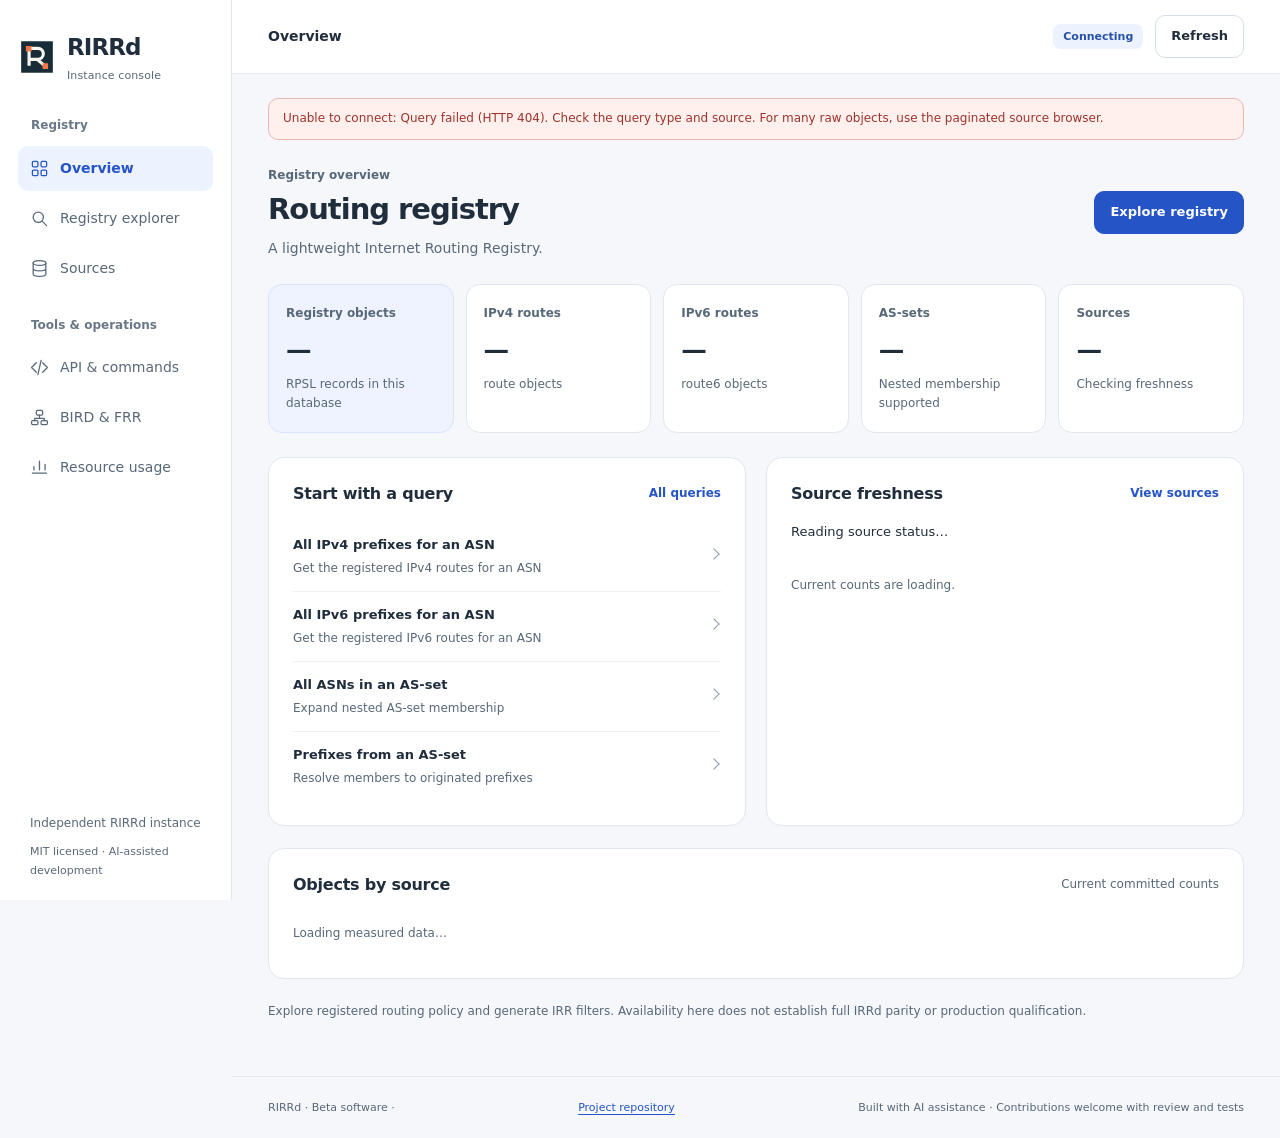
==== commit 9399d074: "Preview large routing results safely and explain source precedence" ====
--- a/web/dashboard/index.html
+++ b/web/dashboard/index.html
@@ -48,7 +48,7 @@
         <article class="panel"><div class="panel-heading"><h2>Source freshness</h2><a href="#sources">View sources</a></div><p id="freshness-summary">Reading source status…</p><div id="overview-sources" class="source-chips"></div><p id="live-observed" class="fine">Current counts are loading.</p></article>
       </div>
       <section id="overview-history" class="history-section" hidden><div class="panel-heading"><h2>Node activity</h2><div class="history-controls"><label>Show<select id="history-scope" data-history-scope><option value="run" selected>Current daemon run</option><option value="all">All recorded runs</option></select></label><label>Time range<select id="history-range" data-history-range><option value="3600" selected>Last hour</option><option value="21600">Last 6 hours</option><option value="86400">Last 24 hours</option></select></label></div></div><p id="history-note" class="fine"></p><div class="two-column"><article class="panel"><h2>HTTP queries per second</h2><div id="query-chart" class="chart"><p class="chart-empty">Loading measured data…</p></div></article><article class="panel"><h2>Response time · p95</h2><div id="latency-chart" class="chart"><p class="chart-empty">Loading measured data…</p></div></article></div></section>
-      <article id="http-admission" class="panel" hidden><h2>Request handling</h2><div id="http-admission-metrics" class="mini-metrics"></div><p class="fine">Counters since native service start. Successful handler latency excludes rate-limit rejections, TLS and network delivery. No query-result cache is used.</p></article>
+      <article id="http-admission" class="panel" hidden><h2>Request handling</h2><div id="http-admission-metrics" class="mini-metrics"></div><p id="http-admission-note" class="fine">Counters cover requests forwarded to the Rust service since it started. Requests rejected by the reverse proxy are excluded. Successful handler latency excludes rejections, TLS and network delivery. No query-result cache is used.</p></article>
       <article class="panel"><div class="panel-heading"><h2>Objects by source</h2><span class="fine">Current committed counts</span></div><div id="source-chart" class="chart"><p class="chart-empty">Loading measured data…</p></div></article>
       <p class="fine">Explore registered routing policy and generate IRR filters. Availability here does not establish full IRRd parity or production qualification.</p>
     </section>
@@ -59,13 +59,15 @@
       <div class="quick-actions" aria-label="Query examples"><button data-task="origin4">IPv4 by ASN</button><button data-task="origin6">IPv6 by ASN</button><button data-task="recursive">ASNs in AS-set</button><button data-task="set4">AS-set → IPv4</button><button data-task="set6">AS-set → IPv6</button><button data-task="object">Object lookup</button></div>
       <article class="panel">
         <form id="query-form">
-          <div class="form-row"><div class="grow"><label for="query-value">ASN, AS-set, IP address or object key</label><input id="query-value" placeholder="AS3333, AS-RIPENCC or 193.0.0.1" maxlength="256" required autocomplete="off" spellcheck="false"></div><button id="query-submit" type="submit" disabled>Run query</button></div>
-          <div class="form-grid"><div><label for="query-kind">Return</label><select id="query-kind"><option value="object">RPSL object / exact prefix</option><option value="covering">Routes covering an IP</option><option value="more">More-specific routes</option><option value="origin">Prefixes originated by ASN</option><option value="recursive">All ASNs in AS-set (recursive)</option><option value="members">Direct set members</option><option value="set">Prefixes from AS-set</option></select></div><div><label for="query-source">IRR source</label><select id="query-source"><option value="">All configured sources</option></select></div><div><label for="query-family">Address family</label><select id="query-family"><option value="4">IPv4</option><option value="6">IPv6</option></select></div></div>
+          <div class="form-row"><div class="grow"><label for="query-value">ASN, AS-set, IP address or object key</label><input id="query-value" placeholder="AS3333, AS-RIPENCC or 193.0.0.1" maxlength="256" required autocomplete="off" spellcheck="false"></div><button id="query-submit" type="submit" disabled>Run query</button><button id="query-cancel" class="secondary" type="button" hidden disabled>Cancel query</button></div>
+          <div class="form-grid"><div><label for="query-kind">Return</label><select id="query-kind"><option value="object">RPSL object / exact prefix</option><option value="covering">Routes covering an IP</option><option value="more">More-specific routes</option><option value="origin">Prefixes originated by ASN</option><option value="recursive">All ASNs in AS-set (recursive)</option><option value="members">Direct set members</option><option value="set">Prefixes from AS-set</option></select></div><div><label for="query-source">IRR source</label><select id="query-source" aria-describedby="query-source-order query-source-precedence"><option value="">All configured sources</option></select></div><div><label for="query-family">Address family</label><select id="query-family"><option value="4">IPv4</option><option value="6">IPv6</option></select></div></div>
           <p id="query-help" class="fine query-help">Look up an exact object or prefix. Choose a source when you need repeatable results.</p>
+          <p id="query-source-order" class="fine" aria-live="polite">Reading the configured source order…</p>
+          <p id="query-source-precedence" class="fine">AS-set queries use the first source containing each set name, even if that definition is empty. Origin-ASN queries combine matching prefixes from all selected sources. Choose a single source to query its definition.</p>
         </form>
         <div class="inline-command"><div><span class="eyebrow">Equivalent HTTP request</span><pre id="query-command">Choose a query to see its command.</pre></div><button id="copy-command" class="secondary" type="button">Copy command</button></div>
       </article>
-      <article class="panel"><div class="panel-heading"><div><h2>Results <span id="result-count" class="count-tag"></span></h2><p id="query-status" role="status" aria-live="polite">Choose an example above, or enter your own query.</p></div><button id="copy-result" class="secondary" type="button" disabled>Copy results</button></div><pre id="query-result" class="result" tabindex="0">No query submitted.</pre><p class="fine">Expansion has service limits. An error or timeout is not an empty routing policy. Use explicit sources for repeatable filter generation.</p></article>
+      <article class="panel"><div class="panel-heading"><div><h2>Results <span id="result-count" class="count-tag"></span></h2><p id="query-status" role="status" aria-live="polite">Choose an example above, or enter your own query.</p></div><div class="quick-actions" role="group" aria-label="Complete query result"><button id="copy-result" class="secondary" type="button" disabled>Copy results</button><button id="download-result" class="secondary" type="button" disabled>Download complete</button></div></div><p id="result-preview-note" class="fine" hidden></p><pre id="query-result" class="result" tabindex="0" aria-describedby="result-preview-note">No query submitted.</pre><p class="fine">Large responses show a preview of at most 1,000 items or 64 KiB. Downloads retain the complete original response. Expansion has service limits; an error or timeout is not an empty routing policy.</p></article>
     </section>
 
     <section id="page-sources" class="page" hidden>
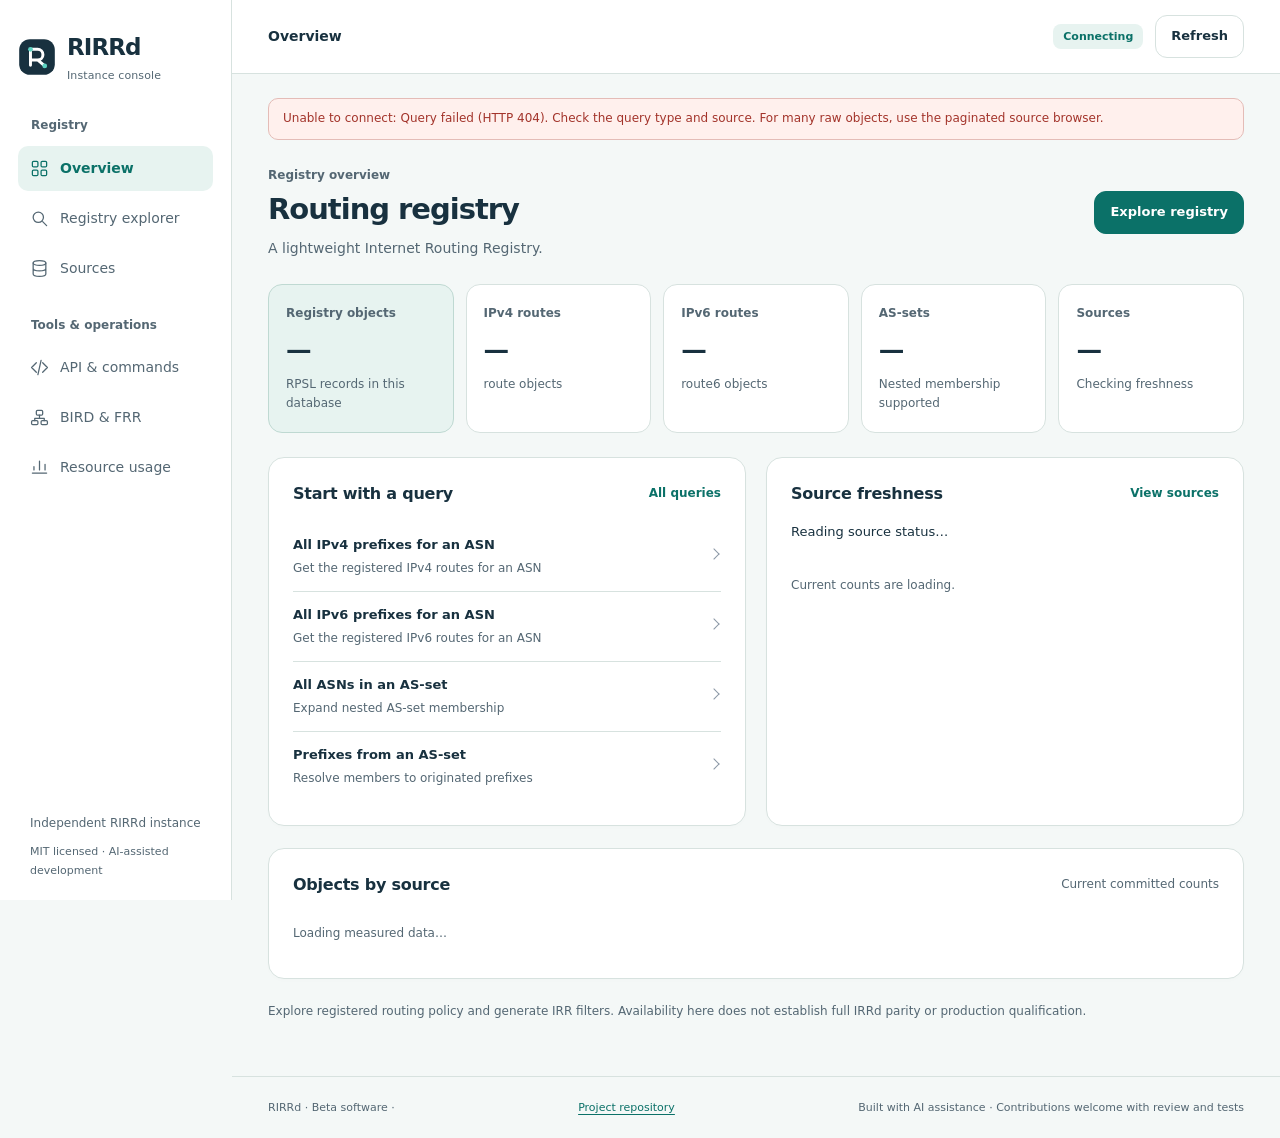
==== commit 96373431: "Unify console branding, colours and accessible control states" ====
--- a/web/dashboard/index.html
+++ b/web/dashboard/index.html
@@ -3,8 +3,9 @@
 <head>
   <meta charset="utf-8">
   <meta name="viewport" content="width=device-width,initial-scale=1">
-  <meta name="theme-color" content="#f5f7fa">
+  <meta name="theme-color" content="#f4f8f7">
   <title>RIRRd Console</title>
+  <link rel="icon" href="mark.svg" type="image/svg+xml">
   <link rel="stylesheet" href="style.css">
   <script src="charts.js" defer></script>
   <script src="app.js" defer></script>
--- a/web/dashboard/style.css
+++ b/web/dashboard/style.css
@@ -1,14 +1,23 @@
 :root {
   color-scheme: light;
-  --ink: #202d3c;
-  --muted: #586879;
-  --line: #e1e7ee;
-  --paper: #f5f7fa;
+  --ink: #18313f;
+  --muted: #546773;
+  --line: #d7e2df;
+  --paper: #f4f8f7;
   --card: #fff;
-  --accent: #2454c6;
-  --soft: #edf2ff;
-  --teal: #14766b;
+  --accent: #0b7168;
+  --accent-hover: #075a53;
+  --soft: #e7f3f0;
+  --teal: #0b7168;
+  --focus: #168b80;
+  --control-border: #7b918d;
+  --placeholder: #667a77;
+  --chart-reference: #657786;
   --warning: #855813;
+  --warning-soft: #fff2dc;
+  --danger: #a3342b;
+  --danger-soft: #fff0ed;
+  --radius: 18px;
 }
 * { box-sizing: border-box; }
 [hidden] { display: none !important; }
@@ -18,14 +27,14 @@
 button, input, select, textarea { font: inherit; }
 button { cursor: pointer; }
 button:disabled { opacity: .5; cursor: default; }
-:focus-visible { outline: 3px solid #238a94; outline-offset: 3px; }
+:focus-visible { outline: 3px solid var(--focus); outline-offset: 3px; }
 .skip { position: absolute; top: -100px; left: 20px; z-index: 20; padding: 12px; background: white; }
 .skip:focus { top: 12px; }
 .sidebar { position: fixed; inset: 0 auto 0 0; width: 232px; padding: 29px 18px 20px; display: flex; flex-direction: column; background: var(--card); border-right: 1px solid var(--line); overflow-y: auto; }
 .brand { display: flex; gap: 11px; align-items: center; color: var(--ink); text-decoration: none; font-size: 23px; font-weight: 730; letter-spacing: -.04em; }
 .logo { display: block; flex: 0 0 38px; width: 38px; height: 38px; border-radius: 10px; }
 .brand small { display: block; color: var(--muted); font-size: 11px; font-weight: 500; letter-spacing: .01em; margin-top: 1px; }
-.nav-label { display: block; margin: 32px 13px 10px; color: #6a7786; font-size: 12px; font-weight: 550; }
+.nav-label { display: block; margin: 32px 13px 10px; color: var(--muted); font-size: 12px; font-weight: 550; }
 .nav-divider { margin-top: 20px; margin-bottom: 5px; }
 nav { display: flex; flex-direction: column; gap: 5px; }
 nav a { display: flex; align-items: center; gap: 11px; min-height: 45px; padding: 10px 12px; color: var(--muted); text-decoration: none; border-radius: 10px; font-weight: 520; }
@@ -42,8 +51,8 @@
 .top-actions { display: flex; gap: 12px; align-items: center; }
 .mobile-brand { display: none; }
 main { max-width: 1500px; padding: 24px 36px 44px; margin: auto; }
-.notice { padding: 10px 14px; border: 1px solid #dfe6ed; border-radius: 10px; color: var(--muted); background: #eef2f6; margin: 0 0 26px; font-size: 12px; line-height: 1.65; }
-.notice.error { border-color: #e6b9b2; background: #fff0ed; color: #9b342c; }
+.notice { padding: 10px 14px; border: 1px solid var(--line); border-radius: 10px; color: var(--muted); background: var(--soft); margin: 0 0 26px; font-size: 12px; line-height: 1.65; }
+.notice.error { border-color: #e4bcb7; background: var(--danger-soft); color: var(--danger); }
 h1 { margin: 3px 0 8px; font-size: 29px; line-height: 1.25; font-weight: 680; letter-spacing: -.035em; }
 h2 { margin: 0; font-size: 16px; line-height: 1.45; font-weight: 650; letter-spacing: -.015em; }
 p { margin: 10px 0; }
@@ -54,7 +63,7 @@
 .page-heading p:last-child { margin-bottom: 0; }
 .metrics { display: grid; grid-template-columns: repeat(5, minmax(0, 1fr)); gap: 12px; margin: 0 0 24px; }
 .metrics article { padding: 19px 17px; min-width: 0; background: var(--card); border: 1px solid var(--line); border-radius: 14px; }
-.metrics .metric-total { background: #eef3ff; border-color: #d9e4fb; }
+.metrics .metric-total { background: var(--soft); border-color: #bfd9d2; }
 .metrics span, .metrics small { display: block; color: var(--muted); font-size: 12px; line-height: 1.6; }
 .metrics span { font-weight: 550; }
 .metrics strong { display: block; font-size: clamp(23px, 2vw, 30px); font-weight: 650; letter-spacing: -.045em; font-variant-numeric: tabular-nums; line-height: 1.3; margin: 9px 0; overflow-wrap: anywhere; }
@@ -66,14 +75,15 @@
 .panel-heading a, .panel-heading p { font-size: 12px; }
 .panel-heading a { text-decoration: none; font-weight: 600; }
 .panel-heading p { margin-bottom: 0; color: var(--muted); }
-button, .button { display: inline-block; padding: 10px 15px; min-height: 42px; border: 1px solid var(--accent); border-radius: 10px; color: white; background: var(--accent); text-decoration: none; font-weight: 600; font-size: 13px; white-space: nowrap; }
+button, .button { display: inline-block; padding: 10px 15px; min-height: 42px; border: 1px solid var(--accent); border-radius: 12px; color: white; background: var(--accent); text-decoration: none; font-weight: 600; font-size: 13px; white-space: nowrap; }
 button:hover:not(:disabled), .button:hover { filter: brightness(.96); }
-.secondary { background: white; color: var(--ink); border-color: #d6dfe8; }
-.badge { display: inline-block; padding: 4px 10px; border-radius: 8px; color: #2851a9; background: var(--soft); font-size: 11px; font-weight: 650; white-space: nowrap; }
-.badge.warning { background: #fff2dc; color: var(--warning); }
-.badge.neutral { color: var(--muted); background: #eef2f6; }
+button:not(.secondary):not(.chart-latest):focus-visible, .button:focus-visible { outline-color: var(--focus); }
+.secondary { background: white; color: var(--ink); border-color: var(--line); }
+.badge { display: inline-block; padding: 4px 10px; border-radius: 8px; color: var(--accent); background: var(--soft); font-size: 11px; font-weight: 650; white-space: nowrap; }
+.badge.warning { background: var(--warning-soft); color: var(--warning); }
+.badge.neutral { color: var(--muted); background: var(--soft); }
 .task-list { display: grid; gap: 0; }
-.task-list button { position: relative; padding: 13px 25px 13px 0; background: transparent; color: var(--ink); border: 0; border-top: 1px solid #edf0f4; border-radius: 0; text-align: left; white-space: normal; }
+.task-list button { position: relative; padding: 13px 25px 13px 0; background: transparent; color: var(--ink); border: 0; border-top: 1px solid var(--line); border-radius: 0; text-align: left; white-space: normal; }
 .task-list button:first-child { border-top: 0; }
 .task-list button::after { position: absolute; right: 3px; top: 28px; content: ''; width: 7px; height: 7px; border-top: 1.5px solid #8b98a6; border-right: 1.5px solid #8b98a6; transform: rotate(45deg); }
 .task-list button:hover strong { color: var(--accent); }
@@ -81,18 +91,18 @@
 .task-list strong { font-size: 13px; font-weight: 600; }
 .task-list span { margin-top: 3px; color: var(--muted); font-size: 12px; font-weight: 400; }
 .source-chips, .key-list { display: flex; flex-wrap: wrap; gap: 7px; margin: 16px 0; }
-.source-chips button, .key-list button { min-height: 34px; padding: 6px 10px; border: 1px solid #e5eaf0; border-radius: 8px; background: #f8fafc; color: var(--ink); font-size: 11px; font-weight: 550; white-space: normal; overflow-wrap: anywhere; }
+.source-chips button, .key-list button { min-height: 34px; padding: 6px 10px; border: 1px solid var(--line); border-radius: 8px; background: var(--paper); color: var(--ink); font-size: 11px; font-weight: 550; white-space: normal; overflow-wrap: anywhere; }
 .source-chips button::before { content: ''; display: inline-block; width: 5px; height: 5px; margin: 0 6px 2px 0; border-radius: 50%; background: var(--teal); }
 .source-chips button[data-warning=true]::before { background: #b57c23; }
 #freshness-summary { font-size: 13px; }
 .examples-label { font-size: 12px; color: var(--muted); font-weight: 550; margin-bottom: 9px; }
 .quick-actions { display: flex; flex-wrap: wrap; gap: 8px; margin-bottom: 22px; }
 .quick-actions button { padding: 8px 13px; min-height: 38px; background: white; border-color: var(--line); color: var(--muted); font-size: 12px; font-weight: 500; }
-.quick-actions button:hover, .quick-actions button[aria-pressed=true] { border-color: #b6c8ed; color: var(--accent); background: var(--soft); }
+.quick-actions button:hover, .quick-actions button[aria-pressed=true] { border-color: #a4c7bd; color: var(--accent); background: var(--soft); }
 label { display: block; margin-bottom: 7px; font-size: 12px; color: var(--muted); font-weight: 600; }
-input, select, textarea { width: 100%; min-width: 0; padding: 11px 12px; border: 1px solid #cbd5e0; border-radius: 9px; background: white; color: var(--ink); font-size: 13px; }
-input::placeholder { color: #718093; }
-select:disabled { background: #f2f5f8; color: #6c7885; }
+input, select, textarea { width: 100%; min-width: 0; padding: 11px 12px; border: 1px solid var(--control-border); border-radius: 10px; background: white; color: var(--ink); font-size: 13px; }
+input::placeholder, textarea::placeholder { color: var(--placeholder); opacity: 1; }
+select:disabled { background: var(--paper); color: var(--muted); }
 textarea { font: 12px/1.7 ui-monospace, SFMono-Regular, Consolas, monospace; resize: vertical; }
 .form-row { display: flex; align-items: end; gap: 14px; }
 .grow { flex: 1; min-width: 0; }
@@ -100,26 +110,26 @@
 .form-grid > div { min-width: 0; }
 .form-row button, .form-grid > button { min-height: 44px; }
 .query-help { margin: 13px 0 0; }
-.inline-command { display: flex; align-items: center; justify-content: space-between; gap: 20px; padding: 14px 16px; margin-top: 20px; border: 1px solid #e8ecf2; border-radius: 10px; background: #f7f9fc; }
+.inline-command { display: flex; align-items: center; justify-content: space-between; gap: 20px; padding: 14px 16px; margin-top: 20px; border: 1px solid var(--line); border-radius: 10px; background: var(--paper); }
 .inline-command > div { min-width: 0; flex: 1; }
 .inline-command .eyebrow { font-size: 11px; }
 .inline-command pre { margin: 6px 0 0; }
 pre { font: 12px/1.8 ui-monospace, SFMono-Regular, Consolas, monospace; white-space: pre-wrap; overflow-wrap: anywhere; overflow: auto; margin: 10px 0; }
-.result { padding: 18px; min-height: 160px; max-height: 520px; border: 1px solid var(--line); border-radius: 11px; background: #f7f9fc; color: #284254; }
+.result { padding: 18px; min-height: 160px; max-height: 520px; border: 1px solid var(--line); border-radius: 11px; background: var(--paper); color: var(--ink); }
 .result.compact { min-height: 60px; }
 .count-tag { font-size: 12px; color: var(--muted); margin-left: 5px; font-weight: 400; }
 .table-scroll { overflow: auto; border: 1px solid var(--line); border-radius: 10px; }
 table { border-collapse: collapse; width: 100%; font-size: 12px; }
 th, td { padding: 14px 12px; border-bottom: 1px solid var(--line); text-align: left; vertical-align: middle; }
-thead th { color: var(--muted); font-weight: 550; background: #f7f9fc; white-space: nowrap; }
+thead th { color: var(--muted); font-weight: 550; background: var(--paper); white-space: nowrap; }
 tbody tr:last-child th, tbody tr:last-child td { border-bottom: 0; }
-tbody tr:hover { background: #fafbfd; }
+tbody tr:hover { background: #f8fbfa; }
 tbody th button { min-height: 32px; border: 0; padding: 0; border-radius: 4px; background: none; color: var(--accent); font: inherit; font-weight: 650; }
 td { font-variant-numeric: tabular-nums; }
 #source-search { max-width: 260px; }
 #source-detail { max-width: 220px; }
 .class-grid, .mini-metrics { display: grid; grid-template-columns: repeat(auto-fit, minmax(130px, 1fr)); gap: 12px; margin: 20px 0; }
-.class-grid > div, .mini-metrics > div { padding: 12px 14px; background: #f5f8fa; border-radius: 10px; min-width: 0; }
+.class-grid > div, .mini-metrics > div { padding: 12px 14px; background: var(--paper); border-radius: 10px; min-width: 0; }
 .class-grid span, .mini-metrics span { display: block; color: var(--muted); font-size: 12px; }
 .class-grid strong, .mini-metrics strong { font-size: 18px; font-weight: 650; font-variant-numeric: tabular-nums; overflow-wrap: anywhere; }
 details { border-top: 1px solid var(--line); padding: 14px 0; }
@@ -129,7 +139,7 @@
 .command-card { min-width: 0; border: 1px solid var(--line); border-radius: 14px; padding: 22px; background: white; }
 .command-card h2 { font-size: 15px; }
 .command-card p { color: var(--muted); font-size: 12px; }
-.command-card pre { padding: 14px; background: #f4f7fa; border-radius: 9px; }
+.command-card pre { padding: 14px; background: var(--paper); border-radius: 9px; }
 .command-card button { margin-top: 5px; }
 #graphql-form button { margin-top: 12px; }
 #router-commands { margin-top: 22px; }
@@ -141,10 +151,10 @@
 .chart { min-width: 0; width: 100%; margin-top: 14px; overflow: hidden; }
 .chart svg { display: block; width: 100%; height: auto; min-width: 0; overflow: hidden; }
 .chart-label { fill: var(--muted); font: 12px system-ui, sans-serif; }
-.chart-grid { stroke: #e6ebf0; stroke-width: 1; }
+.chart-grid { stroke: var(--line); stroke-width: 1; }
 .chart-line { stroke: var(--accent); stroke-width: 2; stroke-linejoin: round; }
 .chart-dot, .chart-bar { fill: var(--accent); }
-.chart-bar.reference { fill: #7d8993; }
+.chart-bar.reference { fill: var(--chart-reference); }
 .chart-readout, .chart-empty { color: var(--muted); font-size: 12px; min-height: 20px; }
 .chart-controls { display: flex; gap: 10px; align-items: center; }
 .chart-slider { flex: 1; min-width: 0; padding: 0; height: 18px; border: 0; accent-color: var(--accent); }
